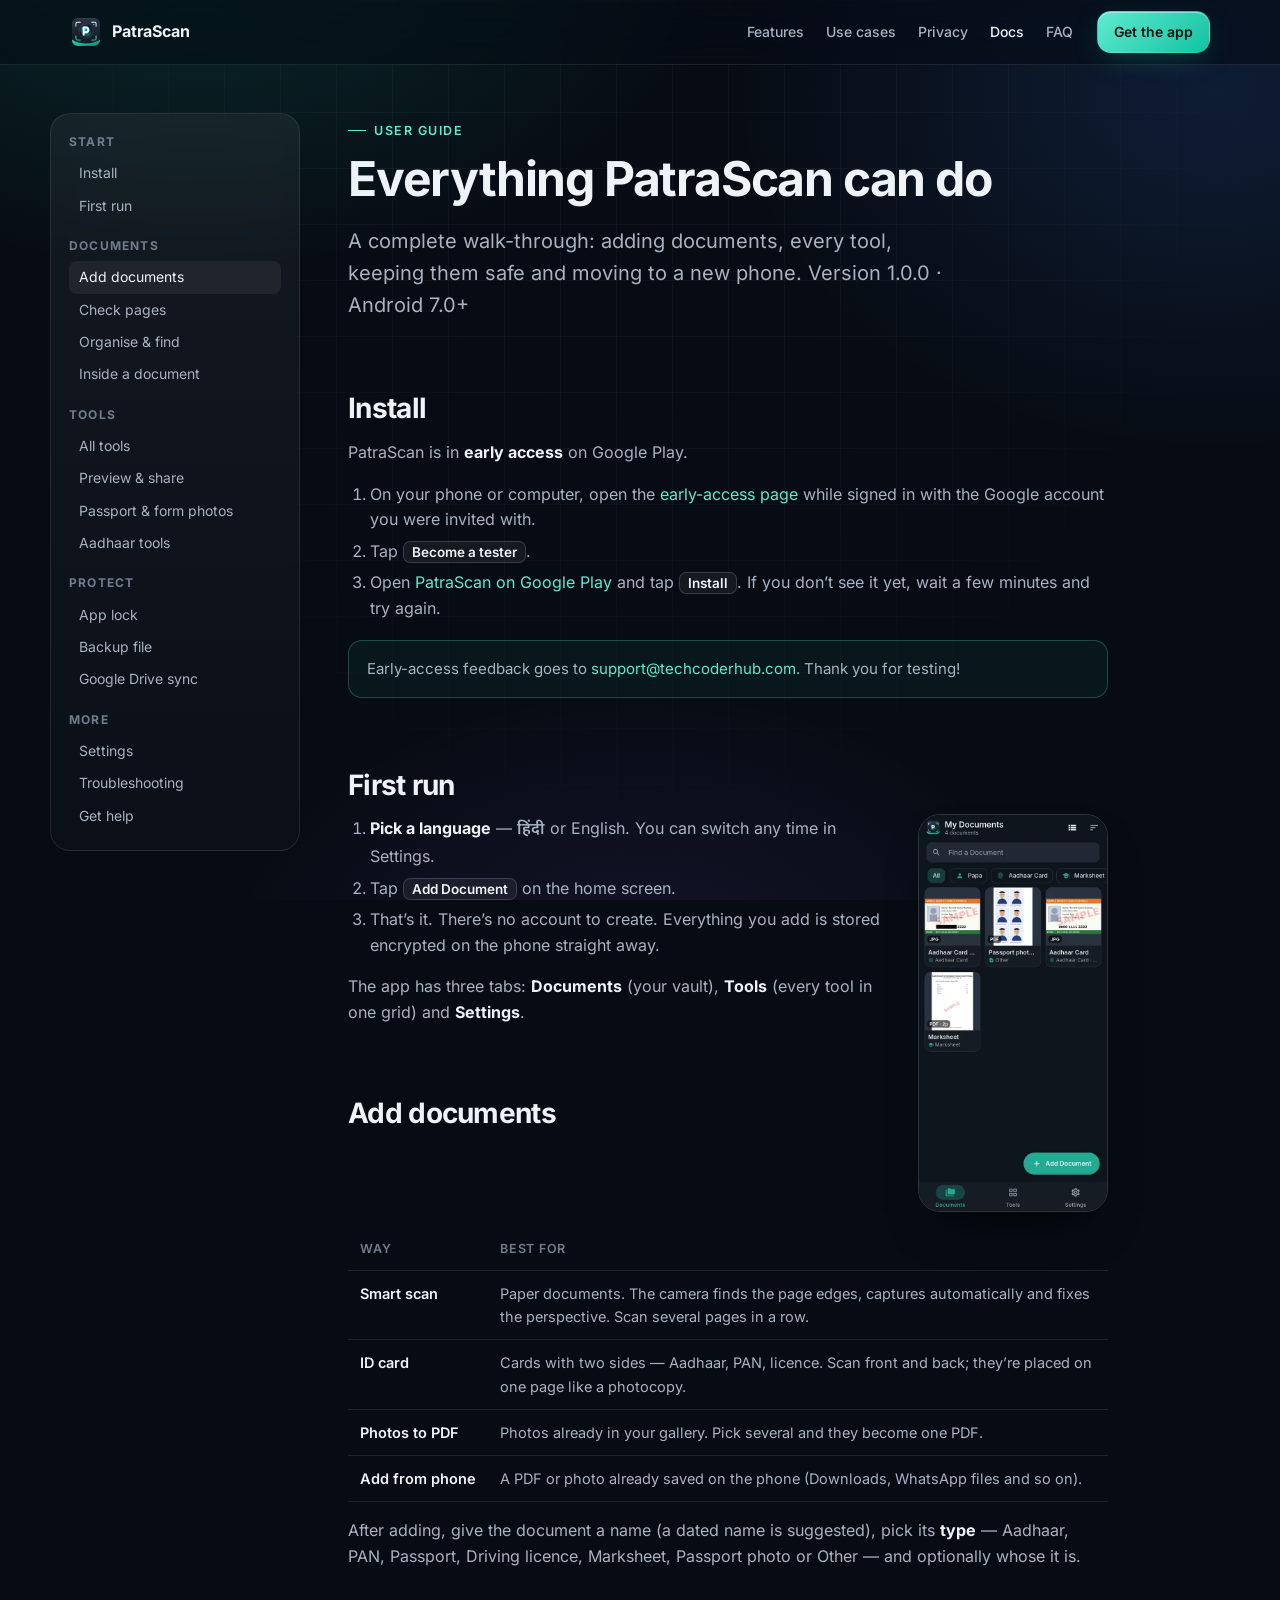
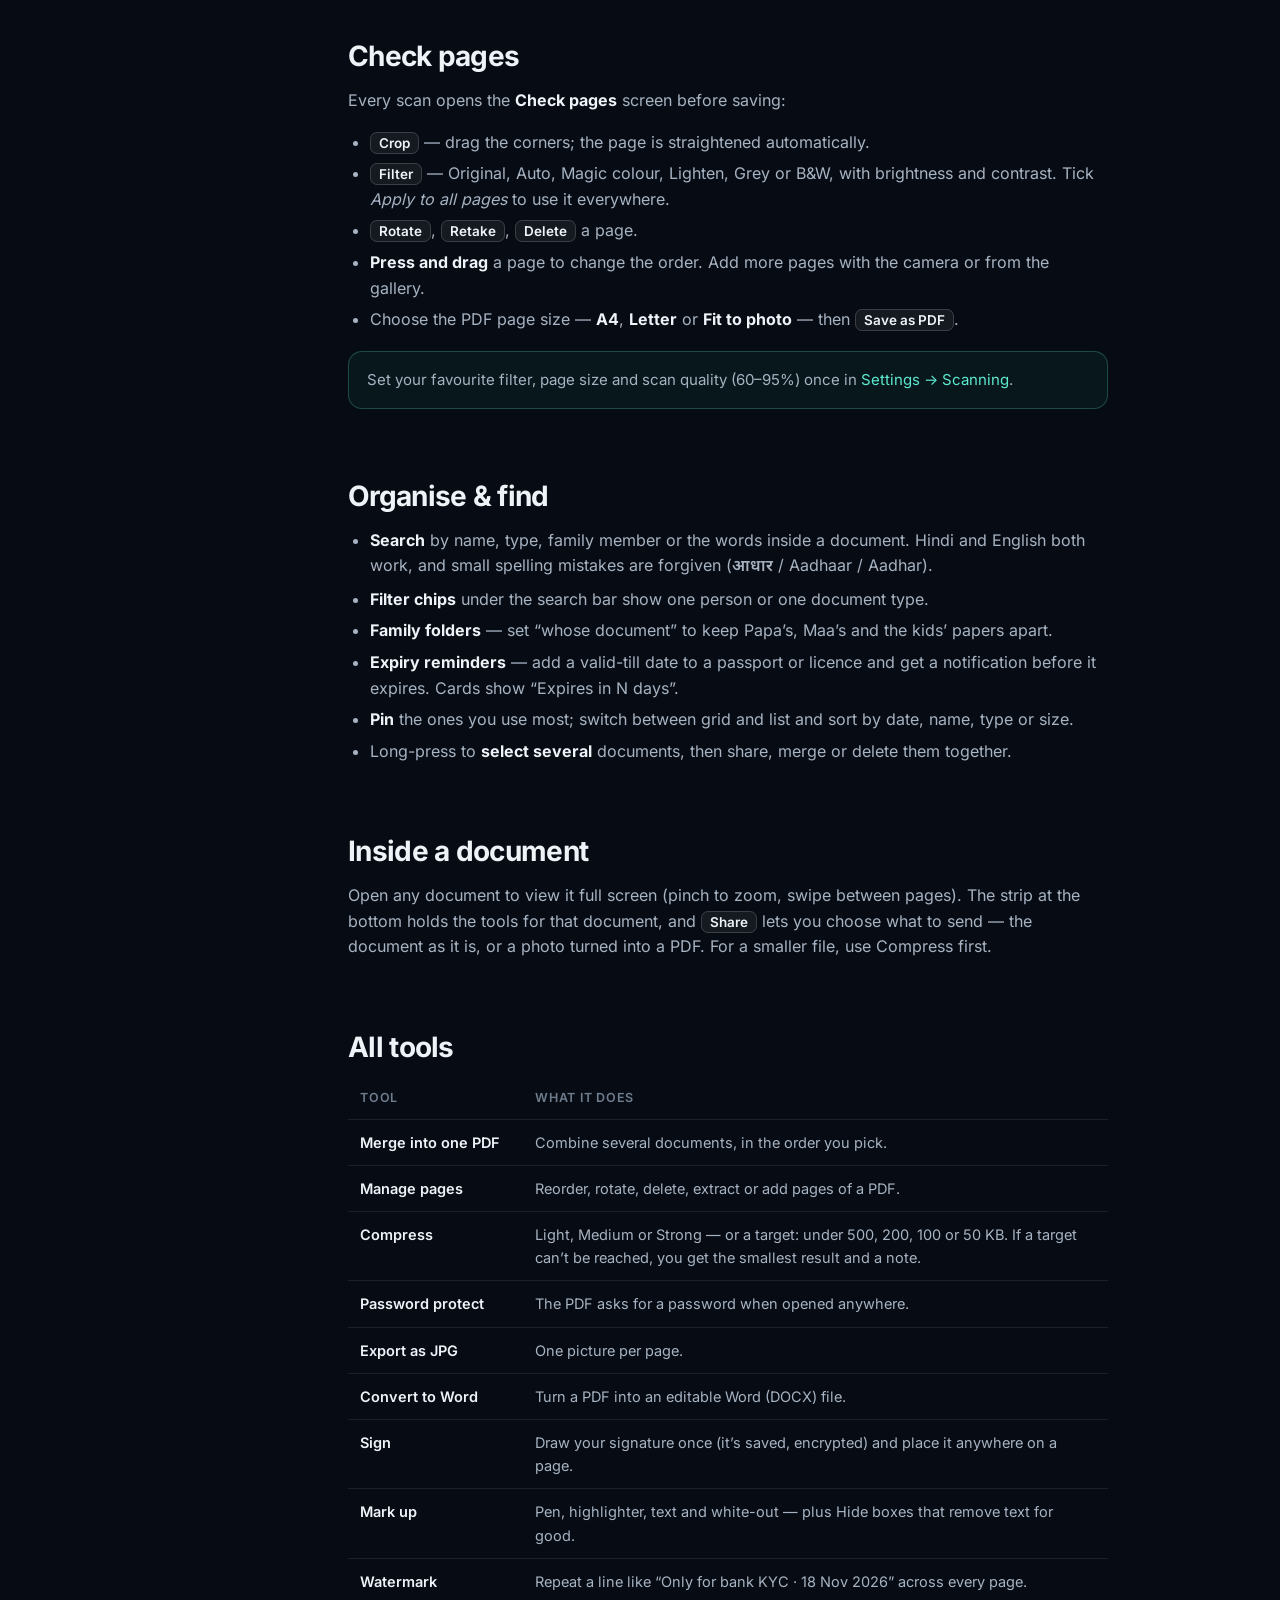
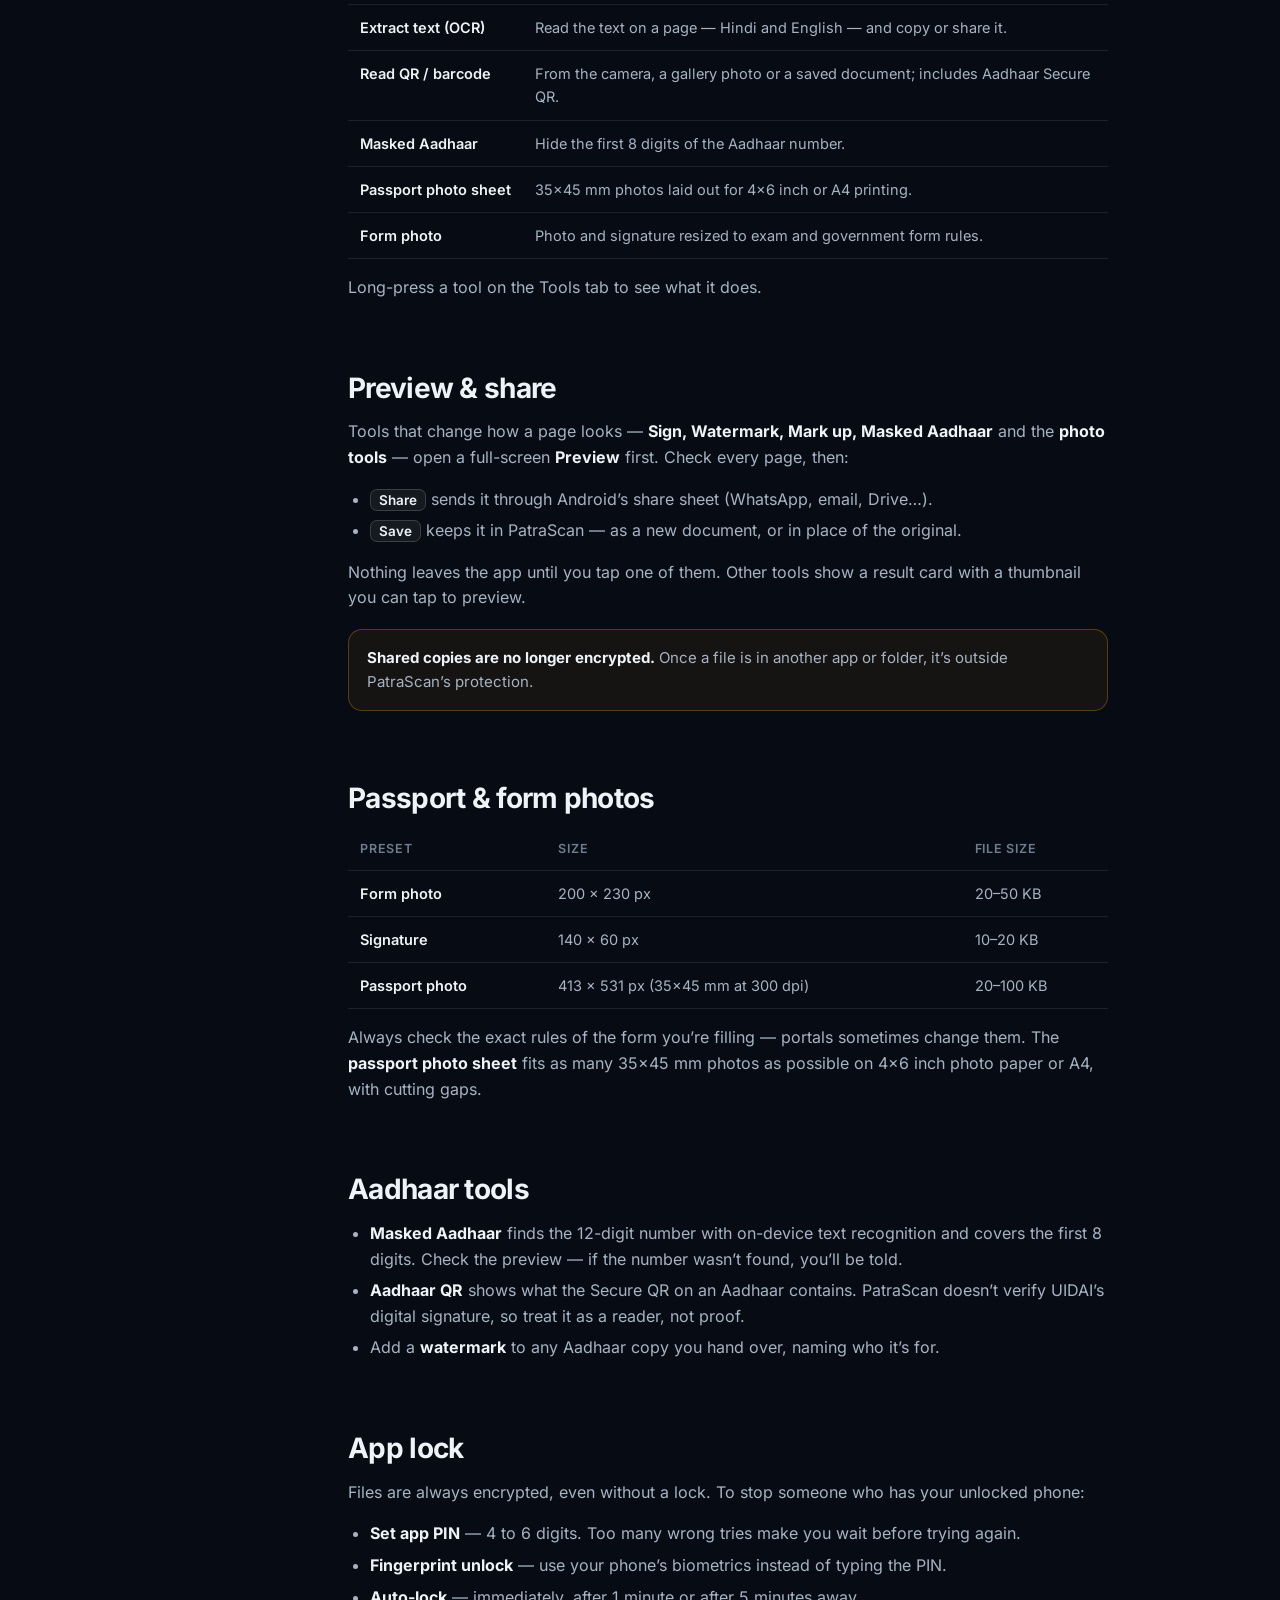
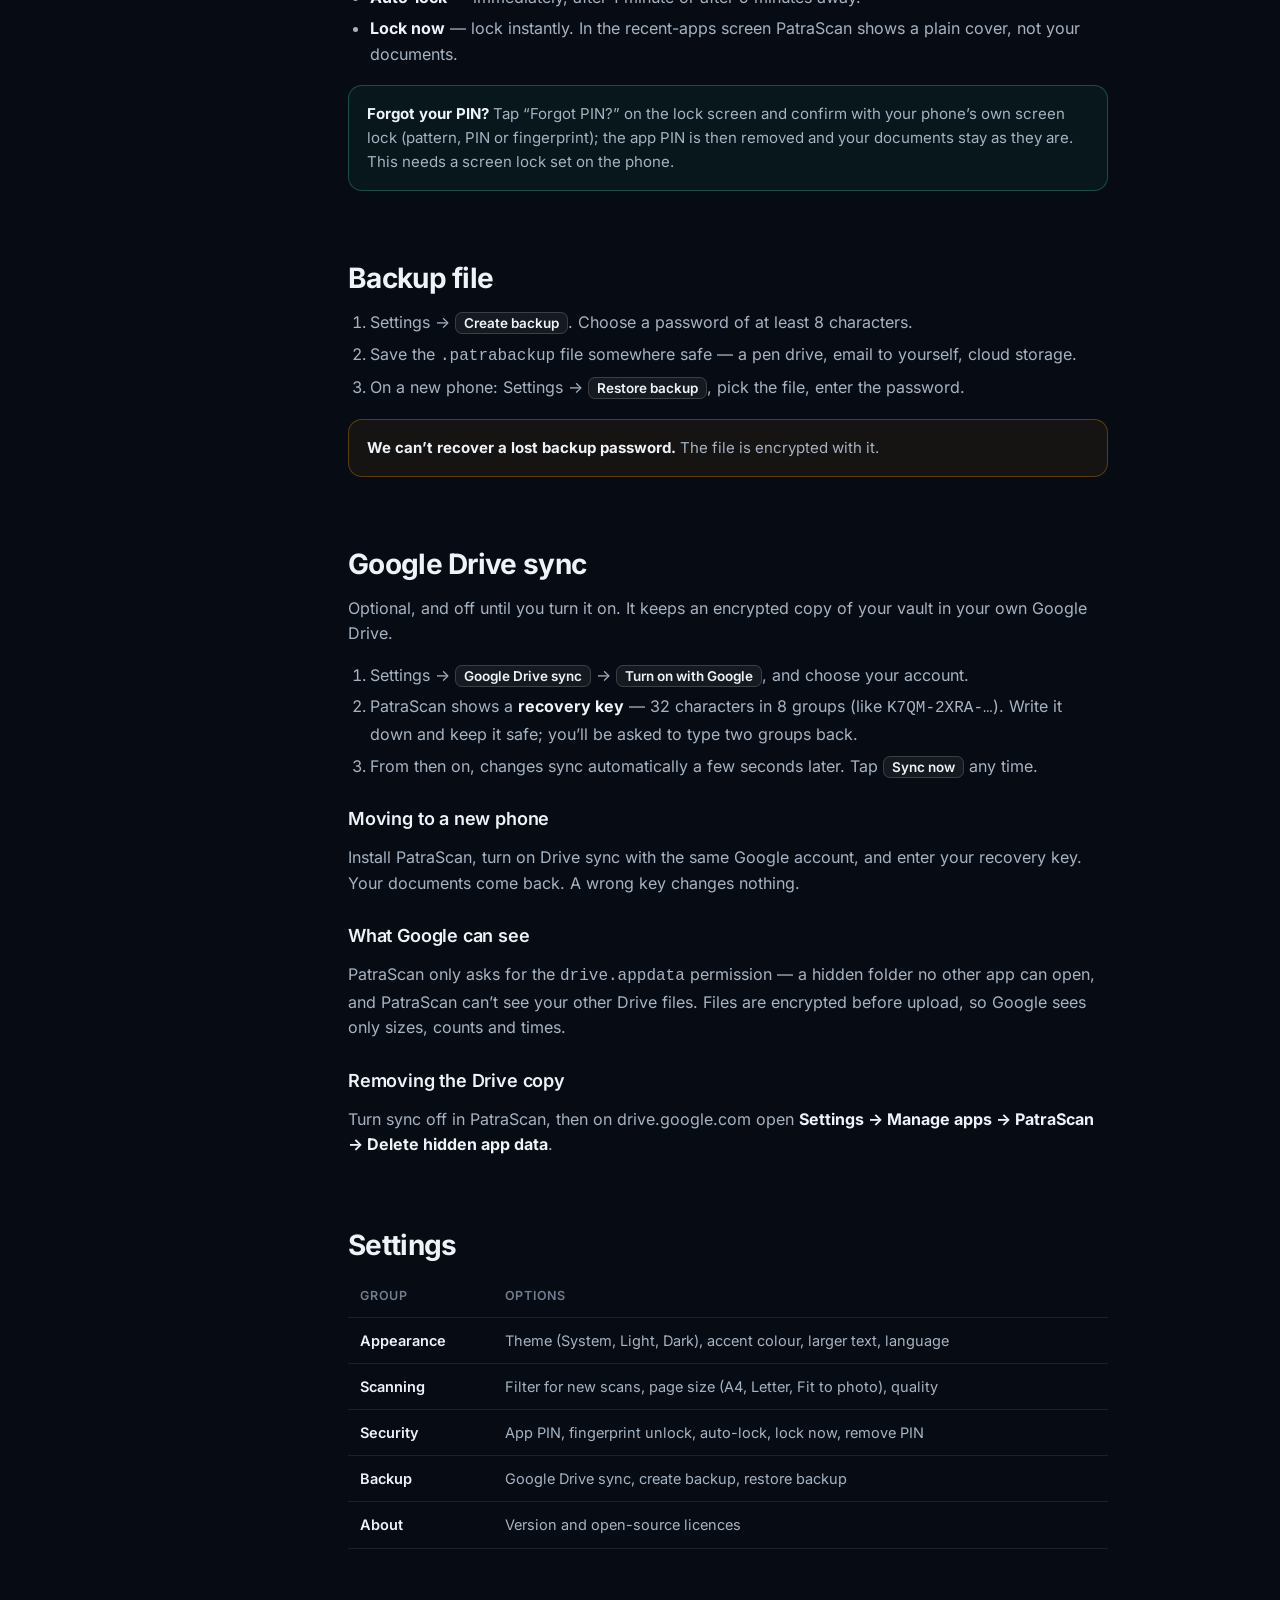
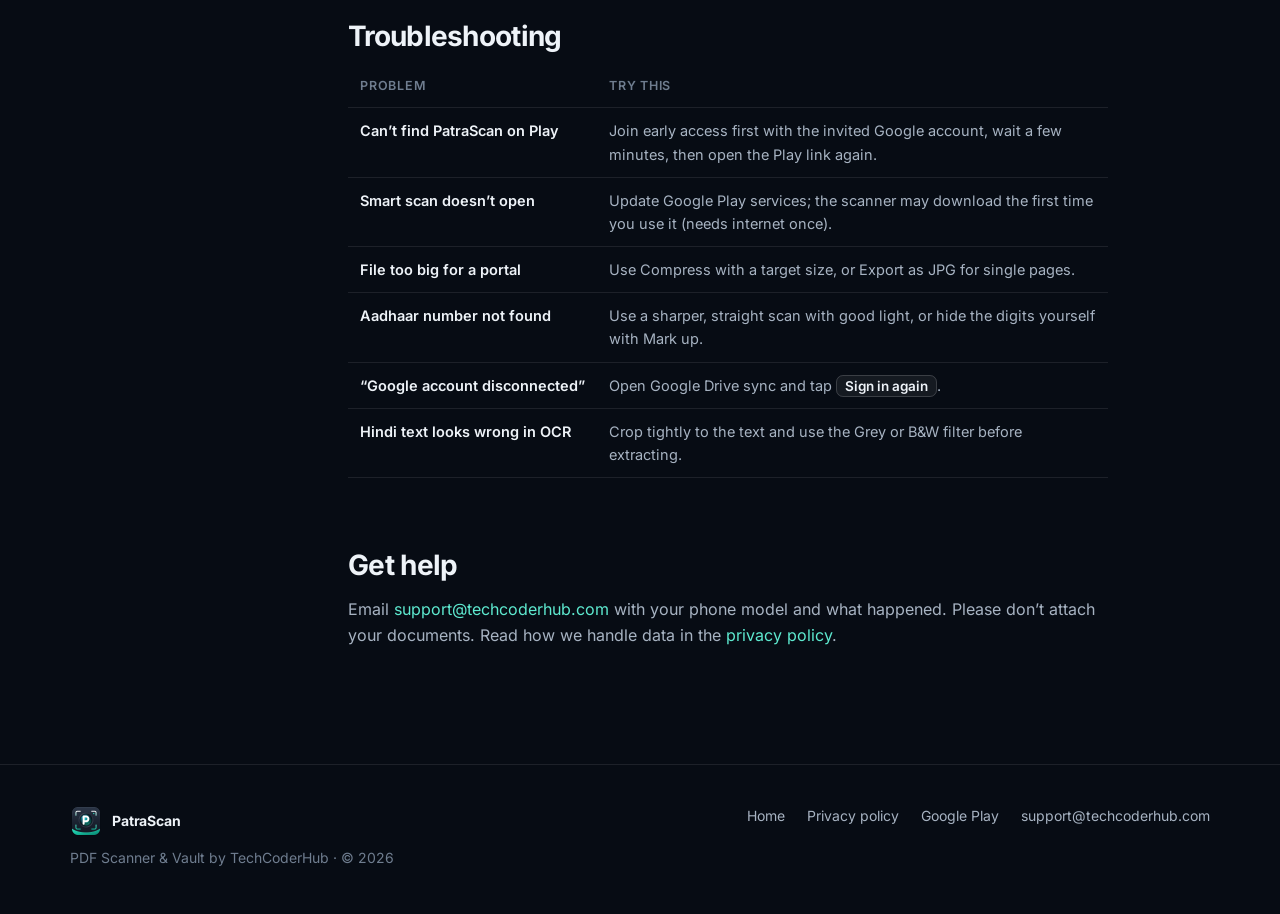
==== docs.html @ 15c5eb65 "New PatraScan website: features, use cases, privacy, user guide" ====
<!doctype html>
<html lang="en">
<head>
<meta charset="utf-8">
<meta name="viewport" content="width=device-width, initial-scale=1">
<title>PatraScan User Guide</title>
<meta name="description" content="How to scan, organise, protect and share documents with PatraScan: every tool, security, backup and Google Drive sync explained.">
<meta name="theme-color" content="#070c14">
<link rel="icon" href="assets/favicon.png">
<meta property="og:title" content="PatraScan User Guide">
<meta property="og:image" content="https://adesh004.github.io/patrascan/assets/og.jpg">
<link rel="stylesheet" href="assets/site.css?v=3">
</head>
<body>
<div class="ambient" aria-hidden="true"></div>

<header class="nav">
  <div class="wrap">
    <a class="brand" href="./"><img src="assets/logo.png" alt="" width="32" height="32">PatraScan</a>
    <nav class="nav-links" aria-label="Main">
      <a href="./#features">Features</a>
      <a href="./#use-cases">Use cases</a>
      <a href="./#privacy">Privacy</a>
      <a href="docs.html" aria-current="page">Docs</a>
      <a href="./#faq">FAQ</a>
    </nav>
    <a class="btn btn-primary" href="https://play.google.com/apps/testing/app.patrascan">Get the app</a>
  </div>
</header>

<div class="wrap docs">
  <nav class="toc glass" aria-label="Guide contents">
    <b>Start</b>
    <a href="#install">Install</a>
    <a href="#first-run">First run</a>
    <b>Documents</b>
    <a href="#add">Add documents</a>
    <a href="#check-pages">Check pages</a>
    <a href="#organise">Organise &amp; find</a>
    <a href="#document">Inside a document</a>
    <b>Tools</b>
    <a href="#tools">All tools</a>
    <a href="#preview">Preview &amp; share</a>
    <a href="#photos">Passport &amp; form photos</a>
    <a href="#aadhaar">Aadhaar tools</a>
    <b>Protect</b>
    <a href="#security">App lock</a>
    <a href="#backup">Backup file</a>
    <a href="#drive">Google Drive sync</a>
    <b>More</b>
    <a href="#settings">Settings</a>
    <a href="#troubleshooting">Troubleshooting</a>
    <a href="#help">Get help</a>
  </nav>

  <article class="prose">
    <span class="eyebrow">User guide</span>
    <h1>Everything PatraScan can do</h1>
    <p class="lead">A complete walk-through: adding documents, every tool, keeping them safe and moving to a new phone. Version 1.0.0 · Android 7.0+</p>

    <h2 id="install">Install</h2>
    <p>PatraScan is in <strong>early access</strong> on Google Play.</p>
    <ol>
      <li>On your phone or computer, open the <a href="https://play.google.com/apps/testing/app.patrascan">early-access page</a> while signed in with the Google account you were invited with.</li>
      <li>Tap <span class="ui">Become a tester</span>.</li>
      <li>Open <a href="https://play.google.com/store/apps/details?id=app.patrascan">PatraScan on Google Play</a> and tap <span class="ui">Install</span>. If you don’t see it yet, wait a few minutes and try again.</li>
    </ol>
    <div class="callout">Early-access feedback goes to <a href="mailto:support@techcoderhub.com">support@techcoderhub.com</a>. Thank you for testing!</div>

    <h2 id="first-run">First run</h2>
    <img class="docs-hero-shot" src="assets/shots/1_home.webp" alt="PatraScan home screen" loading="lazy" width="540" height="1121">
    <ol>
      <li><strong>Pick a language</strong> — <span class="hi">हिंदी</span> or English. You can switch any time in Settings.</li>
      <li>Tap <span class="ui">Add Document</span> on the home screen.</li>
      <li>That’s it. There’s no account to create. Everything you add is stored encrypted on the phone straight away.</li>
    </ol>
    <p>The app has three tabs: <strong>Documents</strong> (your vault), <strong>Tools</strong> (every tool in one grid) and <strong>Settings</strong>.</p>

    <h2 id="add">Add documents</h2>
    <table class="spec">
      <thead><tr><th>Way</th><th>Best for</th></tr></thead>
      <tbody>
        <tr><td>Smart scan</td><td>Paper documents. The camera finds the page edges, captures automatically and fixes the perspective. Scan several pages in a row.</td></tr>
        <tr><td>ID card</td><td>Cards with two sides — Aadhaar, PAN, licence. Scan front and back; they’re placed on one page like a photocopy.</td></tr>
        <tr><td>Photos to PDF</td><td>Photos already in your gallery. Pick several and they become one PDF.</td></tr>
        <tr><td>Add from phone</td><td>A PDF or photo already saved on the phone (Downloads, WhatsApp files and so on).</td></tr>
      </tbody>
    </table>
    <p>After adding, give the document a name (a dated name is suggested), pick its <strong>type</strong> — Aadhaar, PAN, Passport, Driving licence, Marksheet, Passport photo or Other — and optionally whose it is.</p>

    <h2 id="check-pages">Check pages</h2>
    <p>Every scan opens the <strong>Check pages</strong> screen before saving:</p>
    <ul>
      <li><span class="ui">Crop</span> — drag the corners; the page is straightened automatically.</li>
      <li><span class="ui">Filter</span> — Original, Auto, Magic colour, Lighten, Grey or B&amp;W, with brightness and contrast. Tick <em>Apply to all pages</em> to use it everywhere.</li>
      <li><span class="ui">Rotate</span>, <span class="ui">Retake</span>, <span class="ui">Delete</span> a page.</li>
      <li><strong>Press and drag</strong> a page to change the order. Add more pages with the camera or from the gallery.</li>
      <li>Choose the PDF page size — <strong>A4</strong>, <strong>Letter</strong> or <strong>Fit to photo</strong> — then <span class="ui">Save as PDF</span>.</li>
    </ul>
    <div class="callout">Set your favourite filter, page size and scan quality (60–95%) once in <a href="#settings">Settings → Scanning</a>.</div>

    <h2 id="organise">Organise &amp; find</h2>
    <ul>
      <li><strong>Search</strong> by name, type, family member or the words inside a document. Hindi and English both work, and small spelling mistakes are forgiven (<span class="hi">आधार</span> / Aadhaar / Aadhar).</li>
      <li><strong>Filter chips</strong> under the search bar show one person or one document type.</li>
      <li><strong>Family folders</strong> — set “whose document” to keep Papa’s, Maa’s and the kids’ papers apart.</li>
      <li><strong>Expiry reminders</strong> — add a valid-till date to a passport or licence and get a notification before it expires. Cards show “Expires in N days”.</li>
      <li><strong>Pin</strong> the ones you use most; switch between grid and list and sort by date, name, type or size.</li>
      <li>Long-press to <strong>select several</strong> documents, then share, merge or delete them together.</li>
    </ul>

    <h2 id="document">Inside a document</h2>
    <p>Open any document to view it full screen (pinch to zoom, swipe between pages). The strip at the bottom holds the tools for that document, and <span class="ui">Share</span> lets you choose what to send — the document as it is, or a photo turned into a PDF. For a smaller file, use Compress first.</p>

    <h2 id="tools">All tools</h2>
    <table class="spec">
      <thead><tr><th>Tool</th><th>What it does</th></tr></thead>
      <tbody>
        <tr><td>Merge into one PDF</td><td>Combine several documents, in the order you pick.</td></tr>
        <tr><td>Manage pages</td><td>Reorder, rotate, delete, extract or add pages of a PDF.</td></tr>
        <tr><td>Compress</td><td>Light, Medium or Strong — or a target: under 500, 200, 100 or 50 KB. If a target can’t be reached, you get the smallest result and a note.</td></tr>
        <tr><td>Password protect</td><td>The PDF asks for a password when opened anywhere.</td></tr>
        <tr><td>Export as JPG</td><td>One picture per page.</td></tr>
        <tr><td>Convert to Word</td><td>Turn a PDF into an editable Word (DOCX) file.</td></tr>
        <tr><td>Sign</td><td>Draw your signature once (it’s saved, encrypted) and place it anywhere on a page.</td></tr>
        <tr><td>Mark up</td><td>Pen, highlighter, text and white-out — plus Hide boxes that remove text for good.</td></tr>
        <tr><td>Watermark</td><td>Repeat a line like “Only for bank KYC · 18 Nov 2026” across every page.</td></tr>
        <tr><td>Extract text (OCR)</td><td>Read the text on a page — Hindi and English — and copy or share it.</td></tr>
        <tr><td>Read QR / barcode</td><td>From the camera, a gallery photo or a saved document; includes Aadhaar Secure QR.</td></tr>
        <tr><td>Masked Aadhaar</td><td>Hide the first 8 digits of the Aadhaar number.</td></tr>
        <tr><td>Passport photo sheet</td><td>35×45 mm photos laid out for 4×6 inch or A4 printing.</td></tr>
        <tr><td>Form photo</td><td>Photo and signature resized to exam and government form rules.</td></tr>
      </tbody>
    </table>
    <p>Long-press a tool on the Tools tab to see what it does.</p>

    <h2 id="preview">Preview &amp; share</h2>
    <p>Tools that change how a page looks — <strong>Sign, Watermark, Mark up, Masked Aadhaar</strong> and the <strong>photo tools</strong> — open a full-screen <strong>Preview</strong> first. Check every page, then:</p>
    <ul>
      <li><span class="ui">Share</span> sends it through Android’s share sheet (WhatsApp, email, Drive…).</li>
      <li><span class="ui">Save</span> keeps it in PatraScan — as a new document, or in place of the original.</li>
    </ul>
    <p>Nothing leaves the app until you tap one of them. Other tools show a result card with a thumbnail you can tap to preview.</p>
    <div class="callout warn"><b>Shared copies are no longer encrypted.</b> Once a file is in another app or folder, it’s outside PatraScan’s protection.</div>

    <h2 id="photos">Passport &amp; form photos</h2>
    <table class="spec">
      <thead><tr><th>Preset</th><th>Size</th><th>File size</th></tr></thead>
      <tbody>
        <tr><td>Form photo</td><td>200 × 230 px</td><td>20–50 KB</td></tr>
        <tr><td>Signature</td><td>140 × 60 px</td><td>10–20 KB</td></tr>
        <tr><td>Passport photo</td><td>413 × 531 px (35×45 mm at 300 dpi)</td><td>20–100 KB</td></tr>
      </tbody>
    </table>
    <p>Always check the exact rules of the form you’re filling — portals sometimes change them. The <strong>passport photo sheet</strong> fits as many 35×45 mm photos as possible on 4×6 inch photo paper or A4, with cutting gaps.</p>

    <h2 id="aadhaar">Aadhaar tools</h2>
    <ul>
      <li><strong>Masked Aadhaar</strong> finds the 12-digit number with on-device text recognition and covers the first 8 digits. Check the preview — if the number wasn’t found, you’ll be told.</li>
      <li><strong>Aadhaar QR</strong> shows what the Secure QR on an Aadhaar contains. PatraScan doesn’t verify UIDAI’s digital signature, so treat it as a reader, not proof.</li>
      <li>Add a <strong>watermark</strong> to any Aadhaar copy you hand over, naming who it’s for.</li>
    </ul>

    <h2 id="security">App lock</h2>
    <p>Files are always encrypted, even without a lock. To stop someone who has your unlocked phone:</p>
    <ul>
      <li><strong>Set app PIN</strong> — 4 to 6 digits. Too many wrong tries make you wait before trying again.</li>
      <li><strong>Fingerprint unlock</strong> — use your phone’s biometrics instead of typing the PIN.</li>
      <li><strong>Auto-lock</strong> — immediately, after 1 minute or after 5 minutes away.</li>
      <li><strong>Lock now</strong> — lock instantly. In the recent-apps screen PatraScan shows a plain cover, not your documents.</li>
    </ul>
    <div class="callout"><b>Forgot your PIN?</b> Tap “Forgot PIN?” on the lock screen and confirm with your phone’s own screen lock (pattern, PIN or fingerprint); the app PIN is then removed and your documents stay as they are. This needs a screen lock set on the phone.</div>

    <h2 id="backup">Backup file</h2>
    <ol>
      <li>Settings → <span class="ui">Create backup</span>. Choose a password of at least 8 characters.</li>
      <li>Save the <code>.patrabackup</code> file somewhere safe — a pen drive, email to yourself, cloud storage.</li>
      <li>On a new phone: Settings → <span class="ui">Restore backup</span>, pick the file, enter the password.</li>
    </ol>
    <div class="callout warn"><b>We can’t recover a lost backup password.</b> The file is encrypted with it.</div>

    <h2 id="drive">Google Drive sync</h2>
    <p>Optional, and off until you turn it on. It keeps an encrypted copy of your vault in your own Google Drive.</p>
    <ol>
      <li>Settings → <span class="ui">Google Drive sync</span> → <span class="ui">Turn on with Google</span>, and choose your account.</li>
      <li>PatraScan shows a <strong>recovery key</strong> — 32 characters in 8 groups (like <code>K7QM-2XRA-…</code>). Write it down and keep it safe; you’ll be asked to type two groups back.</li>
      <li>From then on, changes sync automatically a few seconds later. Tap <span class="ui">Sync now</span> any time.</li>
    </ol>
    <h3>Moving to a new phone</h3>
    <p>Install PatraScan, turn on Drive sync with the same Google account, and enter your recovery key. Your documents come back. A wrong key changes nothing.</p>
    <h3>What Google can see</h3>
    <p>PatraScan only asks for the <code>drive.appdata</code> permission — a hidden folder no other app can open, and PatraScan can’t see your other Drive files. Files are encrypted before upload, so Google sees only sizes, counts and times.</p>
    <h3>Removing the Drive copy</h3>
    <p>Turn sync off in PatraScan, then on drive.google.com open <strong>Settings → Manage apps → PatraScan → Delete hidden app data</strong>.</p>

    <h2 id="settings">Settings</h2>
    <table class="spec">
      <thead><tr><th>Group</th><th>Options</th></tr></thead>
      <tbody>
        <tr><td>Appearance</td><td>Theme (System, Light, Dark), accent colour, larger text, language</td></tr>
        <tr><td>Scanning</td><td>Filter for new scans, page size (A4, Letter, Fit to photo), quality</td></tr>
        <tr><td>Security</td><td>App PIN, fingerprint unlock, auto-lock, lock now, remove PIN</td></tr>
        <tr><td>Backup</td><td>Google Drive sync, create backup, restore backup</td></tr>
        <tr><td>About</td><td>Version and open-source licences</td></tr>
      </tbody>
    </table>

    <h2 id="troubleshooting">Troubleshooting</h2>
    <table class="spec">
      <thead><tr><th>Problem</th><th>Try this</th></tr></thead>
      <tbody>
        <tr><td>Can’t find PatraScan on Play</td><td>Join early access first with the invited Google account, wait a few minutes, then open the Play link again.</td></tr>
        <tr><td>Smart scan doesn’t open</td><td>Update Google Play services; the scanner may download the first time you use it (needs internet once).</td></tr>
        <tr><td>File too big for a portal</td><td>Use Compress with a target size, or Export as JPG for single pages.</td></tr>
        <tr><td>Aadhaar number not found</td><td>Use a sharper, straight scan with good light, or hide the digits yourself with Mark up.</td></tr>
        <tr><td>“Google account disconnected”</td><td>Open Google Drive sync and tap <span class="ui">Sign in again</span>.</td></tr>
        <tr><td>Hindi text looks wrong in OCR</td><td>Crop tightly to the text and use the Grey or B&amp;W filter before extracting.</td></tr>
      </tbody>
    </table>

    <h2 id="help">Get help</h2>
    <p>Email <a href="mailto:support@techcoderhub.com">support@techcoderhub.com</a> with your phone model and what happened. Please don’t attach your documents. Read how we handle data in the <a href="privacy-policy.html">privacy policy</a>.</p>
  </article>
</div>

<footer>
  <div class="wrap">
    <div>
      <a class="brand" href="./"><img src="assets/logo.png" alt="" width="28" height="28">PatraScan</a>
      <p style="margin:10px 0 0">PDF Scanner &amp; Vault by TechCoderHub · © <span data-year>2026</span></p>
    </div>
    <nav aria-label="Footer">
      <a href="./">Home</a>
      <a href="privacy-policy.html">Privacy policy</a>
      <a href="https://play.google.com/store/apps/details?id=app.patrascan">Google Play</a>
      <a href="mailto:support@techcoderhub.com">support@techcoderhub.com</a>
    </nav>
  </div>
</footer>
<script src="assets/site.js?v=3" defer></script>
</body>
</html>
---- assets/site.css ----
/* PatraScan website — shared styles.
   Brand: deep navy surfaces, teal light, white type. Fonts are self-hosted
   (no third-party requests), motion respects prefers-reduced-motion. */

@font-face { font-family: Inter; src: url(fonts/Inter-Regular.woff2) format("woff2"); font-weight: 400; font-display: swap; }
@font-face { font-family: Inter; src: url(fonts/Inter-Medium.woff2) format("woff2"); font-weight: 500; font-display: swap; }
@font-face { font-family: Inter; src: url(fonts/Inter-SemiBold.woff2) format("woff2"); font-weight: 600; font-display: swap; }
@font-face { font-family: Inter; src: url(fonts/Inter-Bold.woff2) format("woff2"); font-weight: 700; font-display: swap; }
@font-face { font-family: "Noto Sans Devanagari"; src: url(fonts/NotoSansDevanagari-SemiBold.woff2) format("woff2"); font-weight: 400 700; font-display: swap; }

:root {
  --bg: #070c14;
  --bg-2: #0b1320;
  --panel: rgba(255, 255, 255, 0.035);
  --panel-2: rgba(255, 255, 255, 0.06);
  --line: rgba(255, 255, 255, 0.09);
  --line-2: rgba(255, 255, 255, 0.16);
  --text: #eef3f8;
  --text-2: #a7b3c2;
  --text-3: #6f7d8f;
  --teal: #14c2a1;
  --teal-2: #5eead0;
  --teal-glow: rgba(20, 194, 161, 0.35);
  --blue: #3b82f6;
  --violet: #8b5cf6;
  --amber: #f59e0b;
  --pink: #ec4899;
  --radius: 20px;
  --radius-sm: 12px;
  --max: 1180px;
  --font: Inter, "Noto Sans Devanagari", system-ui, -apple-system, "Segoe UI", Roboto, sans-serif;
}

* { box-sizing: border-box; }
html { scroll-behavior: smooth; -webkit-text-size-adjust: 100%; overflow-x: clip; }
body {
  margin: 0;
  background: var(--bg);
  color: var(--text);
  font: 16px/1.6 var(--font);
  -webkit-font-smoothing: antialiased;
  overflow-x: clip;
}
img { max-width: 100%; height: auto; display: block; }
a { color: var(--teal-2); text-decoration: none; }
a:hover { text-decoration: underline; }
:focus-visible { outline: 2px solid var(--teal-2); outline-offset: 3px; border-radius: 6px; }
.hi { font-family: "Noto Sans Devanagari", var(--font); }

/* Ambient background: aurora + fine grid */
.ambient {
  position: fixed; inset: 0; z-index: -1; pointer-events: none;
  background:
    radial-gradient(900px 600px at 15% -10%, rgba(20, 194, 161, 0.18), transparent 60%),
    radial-gradient(800px 600px at 95% 10%, rgba(59, 130, 246, 0.14), transparent 60%),
    radial-gradient(700px 500px at 50% 110%, rgba(139, 92, 246, 0.10), transparent 60%),
    var(--bg);
}
.ambient::after {
  content: ""; position: absolute; inset: 0;
  background-image:
    linear-gradient(rgba(255,255,255,0.035) 1px, transparent 1px),
    linear-gradient(90deg, rgba(255,255,255,0.035) 1px, transparent 1px);
  background-size: 56px 56px;
  mask-image: radial-gradient(ellipse at 50% 0%, #000 30%, transparent 75%);
}

.wrap { width: 100%; max-width: var(--max); margin: 0 auto; padding: 0 20px; }

/* Header */
.nav {
  position: sticky; top: 0; z-index: 50;
  backdrop-filter: blur(16px) saturate(140%);
  -webkit-backdrop-filter: blur(16px) saturate(140%);
  background: rgba(7, 12, 20, 0.62);
  border-bottom: 1px solid var(--line);
}
.nav .wrap { display: flex; align-items: center; gap: 24px; height: 64px; }
.brand { display: flex; align-items: center; gap: 10px; color: var(--text); font-weight: 700; letter-spacing: -0.01em; }
.brand:hover { text-decoration: none; }
.brand img { width: 32px; height: 32px; border-radius: 9px; }
.nav-links { display: flex; gap: 22px; margin-left: auto; }
.nav-links a { color: var(--text-2); font-size: 14px; font-weight: 500; }
.nav-links a:hover, .nav-links a[aria-current="page"] { color: var(--text); text-decoration: none; }
.nav .btn { padding: 9px 16px; font-size: 14px; }
@media (max-width: 820px) { .nav-links { display: none; } .nav .btn { margin-left: auto; } }

/* Buttons */
.btn {
  display: inline-flex; align-items: center; justify-content: center; gap: 10px;
  padding: 13px 22px; border-radius: 14px; font-weight: 600; font-size: 15px;
  border: 1px solid transparent; cursor: pointer; transition: transform .2s, box-shadow .2s, background .2s;
  white-space: nowrap;
}
.btn:hover { text-decoration: none; transform: translateY(-1px); }
.btn-primary {
  color: #04130f; background: linear-gradient(135deg, var(--teal-2), var(--teal));
  box-shadow: 0 8px 30px -8px var(--teal-glow), inset 0 1px 0 rgba(255,255,255,.4);
}
.btn-primary:hover { box-shadow: 0 12px 40px -8px var(--teal-glow), inset 0 1px 0 rgba(255,255,255,.4); }
.btn-ghost { color: var(--text); background: var(--panel-2); border-color: var(--line-2); }
.btn-ghost:hover { background: rgba(255,255,255,.1); }
.btn svg { width: 20px; height: 20px; flex: none; }

/* Type */
.eyebrow {
  display: inline-flex; align-items: center; gap: 8px;
  font-size: 12.5px; font-weight: 600; letter-spacing: .12em; text-transform: uppercase; color: var(--teal-2);
}
.eyebrow::before { content: ""; width: 18px; height: 1px; background: currentColor; }
h1, h2, h3 { letter-spacing: -0.025em; line-height: 1.1; margin: 0; }
h1 { font-size: clamp(40px, 7vw, 76px); font-weight: 700; }
h2 { font-size: clamp(30px, 4.4vw, 48px); font-weight: 700; }
h3 { font-size: 19px; font-weight: 600; letter-spacing: -0.01em; }
.lead { font-size: clamp(17px, 2vw, 20px); color: var(--text-2); max-width: 620px; }
.grad {
  background: linear-gradient(100deg, #fff 10%, var(--teal-2) 55%, #7dd3fc 95%);
  -webkit-background-clip: text; background-clip: text; color: transparent;
}
.muted { color: var(--text-2); }
.small { font-size: 14px; color: var(--text-3); }

section { padding: 110px 0; position: relative; }
.section-head { max-width: 720px; margin-bottom: 52px; }
.section-head h2 { margin: 14px 0 16px; }
.center { text-align: center; margin-left: auto; margin-right: auto; }
@media (max-width: 700px) { section { padding: 76px 0; } }

/* Glass panel */
.glass {
  background: linear-gradient(180deg, rgba(255,255,255,.055), rgba(255,255,255,.02));
  border: 1px solid var(--line);
  border-radius: var(--radius);
  backdrop-filter: blur(10px);
}

/* Hero */
.hero { padding: 72px 0 90px; }
.hero .wrap { display: grid; grid-template-columns: 1.08fr .92fr; gap: 56px; align-items: center; }
.hero h1 { margin: 22px 0 20px; font-size: clamp(40px, 5.2vw, 62px); }
.hero .cta { display: flex; flex-wrap: wrap; gap: 12px; margin-top: 30px; }
.status-pill {
  display: inline-flex; align-items: center; gap: 10px; padding: 7px 14px 7px 8px;
  border-radius: 999px; background: var(--panel-2); border: 1px solid var(--line-2);
  font-size: 13.5px; color: var(--text-2);
}
.status-pill b { color: var(--text); font-weight: 600; }
.status-pill .dot { width: 22px; height: 22px; border-radius: 50%; display: grid; place-items: center; background: rgba(20,194,161,.16); }
.status-pill .dot::after { content: ""; width: 8px; height: 8px; border-radius: 50%; background: var(--teal); box-shadow: 0 0 0 0 var(--teal-glow); animation: ping 2s infinite; }
@keyframes ping { 0% { box-shadow: 0 0 0 0 var(--teal-glow); } 70% { box-shadow: 0 0 0 10px transparent; } 100% { box-shadow: 0 0 0 0 transparent; } }
.hero-note { margin-top: 18px; font-size: 13.5px; color: var(--text-3); }
.trust { display: flex; flex-wrap: wrap; gap: 10px 22px; margin-top: 34px; color: var(--text-2); font-size: 14px; }
.trust span { display: inline-flex; align-items: center; gap: 8px; }
.trust svg { width: 17px; height: 17px; color: var(--teal-2); }
@media (max-width: 960px) {
  .hero .wrap { grid-template-columns: 1fr; gap: 48px; }
  .hero { padding-top: 48px; }
}

/* Phone mockup */
.stage { position: relative; display: grid; place-items: center; min-height: 600px; perspective: 1400px; }
.stage::before {
  content: ""; position: absolute; width: min(440px, 100%); aspect-ratio: 1; border-radius: 50%;
  background: radial-gradient(circle, rgba(20,194,161,.35), transparent 65%); filter: blur(30px);
}
.phone {
  position: relative; width: 290px; aspect-ratio: 9 / 19.2; border-radius: 46px; padding: 11px;
  background: linear-gradient(145deg, #2a3646, #0d131c 60%);
  box-shadow: 0 40px 90px -20px rgba(0,0,0,.8), 0 0 0 1px rgba(255,255,255,.08), inset 0 0 0 2px rgba(255,255,255,.04);
  transform: rotateY(-14deg) rotateX(6deg) rotateZ(1deg);
  transition: transform .6s cubic-bezier(.2,.8,.2,1);
}
.stage:hover .phone { transform: rotateY(-6deg) rotateX(3deg); }
.phone .screen { position: relative; width: 100%; height: 100%; border-radius: 36px; overflow: hidden; background: #0f141b; }
.phone .screen img { width: 100%; height: 100%; object-fit: cover; object-position: top; }
.phone .screen::after {
  content: ""; position: absolute; left: 0; right: 0; height: 90px; top: -90px;
  background: linear-gradient(180deg, transparent, rgba(20,194,161,.28) 80%, rgba(94,234,208,.9) 99%, transparent);
  animation: scan 4.2s cubic-bezier(.45,0,.55,1) infinite;
}
@keyframes scan { 0% { top: -90px; } 55% { top: 100%; } 100% { top: 100%; } }
.chip {
  position: absolute; display: flex; align-items: center; gap: 10px; padding: 10px 14px; border-radius: 14px;
  background: rgba(13, 20, 30, .72); border: 1px solid var(--line-2); backdrop-filter: blur(14px);
  font-size: 13.5px; font-weight: 600; box-shadow: 0 20px 40px -20px rgba(0,0,0,.8);
  animation: float 6s ease-in-out infinite;
}
.chip i { width: 30px; height: 30px; border-radius: 9px; display: grid; place-items: center; font-style: normal; }
.chip small { display: block; font-weight: 500; color: var(--text-3); font-size: 11.5px; }
.chip.c1 { top: 12%; left: -2%; }
.chip.c2 { top: 46%; right: -6%; animation-delay: -2s; }
.chip.c3 { bottom: 10%; left: 2%; animation-delay: -4s; }
@keyframes float { 0%,100% { transform: translateY(0); } 50% { transform: translateY(-10px); } }
@media (max-width: 520px) {
  .stage { min-height: 520px; }
  .phone { width: 240px; }
  .chip.c1 { left: 0; } .chip.c2 { right: 0; } .chip.c3 { left: 4%; }
}

/* Marquee strip */
.strip { border-top: 1px solid var(--line); border-bottom: 1px solid var(--line); padding: 22px 0; overflow: hidden; background: rgba(255,255,255,.015); }
.marquee { display: flex; gap: 48px; width: max-content; animation: marquee 38s linear infinite; }
.marquee span { display: inline-flex; align-items: center; gap: 12px; color: var(--text-2); font-weight: 500; white-space: nowrap; }
.marquee span::before { content: ""; width: 6px; height: 6px; border-radius: 50%; background: var(--teal); box-shadow: 0 0 12px var(--teal); }
@keyframes marquee { to { transform: translateX(-50%); } }

/* Flow steps */
.flow { display: grid; grid-template-columns: repeat(4, 1fr); gap: 16px; counter-reset: step; position: relative; }
.flow::before {
  content: ""; position: absolute; top: 46px; left: 8%; right: 8%; height: 1px;
  background: linear-gradient(90deg, transparent, var(--teal), transparent); opacity: .5;
}
.step { padding: 26px 22px; position: relative; }
.step .num {
  width: 44px; height: 44px; border-radius: 14px; display: grid; place-items: center; margin-bottom: 18px;
  background: linear-gradient(135deg, rgba(20,194,161,.25), rgba(59,130,246,.15)); border: 1px solid var(--line-2);
  font-weight: 700; color: var(--teal-2);
}
.step p { color: var(--text-2); margin: 8px 0 0; font-size: 15px; }
@media (max-width: 900px) { .flow { grid-template-columns: 1fr 1fr; } .flow::before { display: none; } }
@media (max-width: 520px) { .flow { grid-template-columns: 1fr; } }

/* Bento features */
.bento { display: grid; grid-template-columns: repeat(6, 1fr); gap: 16px; }
.tile { padding: 26px; position: relative; overflow: hidden; transition: border-color .3s, transform .3s; }
.tile:hover { border-color: rgba(94,234,208,.35); transform: translateY(-2px); }
.tile::after {
  content: ""; position: absolute; inset: auto -40% -60% auto; width: 240px; height: 240px; border-radius: 50%;
  background: radial-gradient(circle, var(--glow, rgba(20,194,161,.18)), transparent 70%); pointer-events: none;
}
.tile p { color: var(--text-2); margin: 10px 0 0; font-size: 15px; }
.tile .ico {
  width: 42px; height: 42px; border-radius: 12px; display: grid; place-items: center; margin-bottom: 18px;
  background: var(--tint, rgba(20,194,161,.14)); color: var(--ink, var(--teal-2));
}
.tile .ico svg { width: 22px; height: 22px; }
.tile .tags { display: flex; flex-wrap: wrap; gap: 6px; margin-top: 16px; }
.tile .tags span { font-size: 12px; padding: 4px 10px; border-radius: 999px; background: var(--panel-2); border: 1px solid var(--line); color: var(--text-2); }
.span-2 { grid-column: span 2; } .span-3 { grid-column: span 3; } .span-4 { grid-column: span 4; }
.tile.feature-big { display: grid; grid-template-columns: 1fr 190px; gap: 28px; align-items: center; }
.tile.feature-big img { width: 100%; height: 300px; object-fit: cover; object-position: top; border-radius: 18px; border: 1px solid var(--line-2); box-shadow: 0 20px 40px -20px #000; }
@media (max-width: 960px) { .bento { grid-template-columns: repeat(2, 1fr); } .span-2, .span-3, .span-4 { grid-column: span 2; } .tile.span-2.half { grid-column: span 1; } }
@media (max-width: 560px) { .bento { grid-template-columns: 1fr; } .span-2, .span-3, .span-4, .tile.span-2.half { grid-column: span 1; } .tile.feature-big { grid-template-columns: 1fr; } .tile.feature-big img { max-width: 220px; height: 260px; } }

/* Hues */
.h-teal { --tint: rgba(20,194,161,.14); --ink: #5eead0; --glow: rgba(20,194,161,.18); }
.h-blue { --tint: rgba(59,130,246,.16); --ink: #93c5fd; --glow: rgba(59,130,246,.18); }
.h-violet { --tint: rgba(139,92,246,.16); --ink: #c4b5fd; --glow: rgba(139,92,246,.18); }
.h-amber { --tint: rgba(245,158,11,.15); --ink: #fcd34d; --glow: rgba(245,158,11,.14); }
.h-pink { --tint: rgba(236,72,153,.15); --ink: #f9a8d4; --glow: rgba(236,72,153,.14); }
.h-red { --tint: rgba(239,68,68,.15); --ink: #fca5a5; --glow: rgba(239,68,68,.14); }

/* Gallery */
.gallery { display: flex; gap: 22px; overflow-x: auto; scroll-snap-type: x mandatory; padding: 10px 20px 30px; scrollbar-width: none; }
.gallery::-webkit-scrollbar { display: none; }
.shot { flex: none; width: 250px; scroll-snap-align: center; text-align: center; }
.shot .frame { border-radius: 30px; padding: 8px; background: linear-gradient(145deg, #253041, #0d131c); border: 1px solid var(--line-2); box-shadow: 0 30px 60px -30px #000; }
.shot img { border-radius: 23px; aspect-ratio: 9/19; object-fit: cover; object-position: top; width: 100%; }
.shot h3 { font-size: 15px; margin-top: 16px; }
.shot p { margin: 4px 0 0; font-size: 13.5px; color: var(--text-3); }
.gallery-wrap { position: relative; }
.gallery-wrap::before, .gallery-wrap::after { content: ""; position: absolute; top: 0; bottom: 0; width: 60px; z-index: 1; pointer-events: none; }
.gallery-wrap::before { left: 0; background: linear-gradient(90deg, var(--bg), transparent); }
.gallery-wrap::after { right: 0; background: linear-gradient(-90deg, var(--bg), transparent); }
.gallery-nav { display: flex; gap: 10px; justify-content: center; }
.round { width: 44px; height: 44px; border-radius: 50%; display: grid; place-items: center; background: var(--panel-2); border: 1px solid var(--line-2); color: var(--text); cursor: pointer; }
.round:hover { background: rgba(255,255,255,.12); }

/* Use cases */
.cases { display: grid; grid-template-columns: repeat(3, 1fr); gap: 16px; }
.case { padding: 26px; display: flex; flex-direction: column; }
.case .who { display: flex; align-items: center; gap: 12px; margin-bottom: 14px; }
.case .avatar { width: 44px; height: 44px; border-radius: 14px; display: grid; place-items: center; font-size: 22px; background: var(--tint); }
.case ul { margin: 12px 0 0; padding: 0; list-style: none; display: grid; gap: 9px; }
.case li { display: flex; gap: 10px; color: var(--text-2); font-size: 14.5px; }
.case li::before { content: ""; flex: none; width: 16px; height: 16px; margin-top: 4px; border-radius: 50%; background: radial-gradient(circle, var(--ink) 30%, transparent 32%), var(--tint); }
.case .quote { margin-top: auto; padding-top: 18px; font-size: 14px; color: var(--text-3); }
@media (max-width: 960px) { .cases { grid-template-columns: 1fr 1fr; } }
@media (max-width: 600px) { .cases { grid-template-columns: 1fr; } }

/* Security diagram */
.vault { display: grid; grid-template-columns: 1fr auto 1fr auto 1fr; gap: 14px; align-items: stretch; }
.node { padding: 24px; }
.node h3 { display: flex; align-items: center; gap: 10px; }
.node p { color: var(--text-2); font-size: 14.5px; margin: 10px 0 0; }
.node code { font-size: 12.5px; color: var(--teal-2); background: rgba(20,194,161,.08); padding: 2px 7px; border-radius: 6px; }
.arrow { display: grid; place-items: center; color: var(--teal-2); }
.arrow svg { width: 28px; height: 28px; }
@media (max-width: 960px) { .vault { grid-template-columns: 1fr; } .arrow svg { transform: rotate(90deg); } }
.facts { display: grid; grid-template-columns: repeat(4, 1fr); gap: 16px; margin-top: 16px; }
.fact { padding: 22px; }
.fact b { display: block; font-size: 28px; letter-spacing: -0.02em; }
.fact span { color: var(--text-2); font-size: 14px; }
@media (max-width: 900px) { .facts { grid-template-columns: 1fr 1fr; } }

/* Compare table */
.compare { width: 100%; border-collapse: separate; border-spacing: 0; overflow: hidden; }
.compare th, .compare td { padding: 16px 20px; text-align: left; border-bottom: 1px solid var(--line); font-size: 15px; }
.compare th { font-size: 13px; text-transform: uppercase; letter-spacing: .08em; color: var(--text-3); font-weight: 600; }
.compare td:nth-child(2) { color: var(--text); font-weight: 600; background: rgba(20,194,161,.06); }
.compare td:nth-child(3) { color: var(--text-3); }
.compare tr:last-child td { border-bottom: 0; }
.yes { color: var(--teal-2); } .no { color: #f87171; }
.table-scroll { overflow-x: auto; }

/* FAQ */
.faq { display: grid; gap: 12px; max-width: 820px; margin: 0 auto; }
.faq details { padding: 0 24px; }
.faq summary { list-style: none; cursor: pointer; padding: 20px 0; font-weight: 600; display: flex; justify-content: space-between; gap: 16px; }
.faq summary::-webkit-details-marker { display: none; }
.faq summary::after { content: "+"; color: var(--teal-2); font-size: 22px; line-height: 1; transition: transform .25s; }
.faq details[open] summary::after { transform: rotate(45deg); }
.faq details p { margin: 0 0 20px; color: var(--text-2); }

/* Final CTA */
.final { text-align: center; padding: 70px 24px; position: relative; overflow: hidden; }
.final::before { content: ""; position: absolute; inset: -40% 10% auto; height: 400px; background: radial-gradient(closest-side, rgba(20,194,161,.3), transparent); }
.final > * { position: relative; }
.final img { width: 84px; height: 84px; margin: 0 auto 22px; border-radius: 22px; box-shadow: 0 20px 50px -10px var(--teal-glow); }
.final .cta { display: flex; justify-content: center; flex-wrap: wrap; gap: 12px; margin-top: 28px; }

/* Footer */
footer { border-top: 1px solid var(--line); padding: 40px 0 50px; color: var(--text-3); font-size: 14px; }
footer .wrap { display: flex; flex-wrap: wrap; gap: 20px 40px; justify-content: space-between; align-items: flex-start; }
footer nav { display: flex; flex-wrap: wrap; gap: 10px 22px; }
footer a { color: var(--text-2); }

/* Reveal on scroll */
.reveal { opacity: 0; transform: translateY(24px); transition: opacity .8s cubic-bezier(.2,.8,.2,1), transform .8s cubic-bezier(.2,.8,.2,1); }
.reveal.in { opacity: 1; transform: none; }

/* Docs layout */
.docs { display: grid; grid-template-columns: 250px 1fr; gap: 48px; padding: 48px 0 100px; align-items: start; }
.toc { position: sticky; top: 88px; max-height: calc(100vh - 110px); overflow: auto; padding: 18px; font-size: 14px; }
.toc b { display: block; font-size: 12px; text-transform: uppercase; letter-spacing: .1em; color: var(--text-3); margin: 14px 0 6px; }
.toc b:first-child { margin-top: 0; }
.toc a { display: block; padding: 5px 10px; border-radius: 8px; color: var(--text-2); }
.toc a:hover, .toc a.active { background: var(--panel-2); color: var(--text); text-decoration: none; }
.prose { min-width: 0; max-width: 760px; }
.prose h1 { font-size: clamp(34px, 5vw, 48px); margin: 12px 0 14px; }
.prose h2 { font-size: 28px; margin: 64px 0 14px; padding-top: 8px; scroll-margin-top: 90px; }
.prose h3 { font-size: 18px; margin: 30px 0 8px; scroll-margin-top: 90px; }
.prose p, .prose li { color: var(--text-2); }
.prose strong { color: var(--text); }
.prose ul, .prose ol { padding-left: 22px; }
.prose li { margin: 6px 0; }
.prose kbd, .prose .ui { font: 600 13.5px var(--font); color: var(--text); background: var(--panel-2); border: 1px solid var(--line-2); border-radius: 7px; padding: 2px 8px; white-space: nowrap; }
.callout { padding: 16px 18px; border-radius: 14px; margin: 18px 0; border: 1px solid rgba(94,234,208,.25); background: rgba(20,194,161,.06); color: var(--text-2); font-size: 15px; }
.callout.warn { border-color: rgba(245,158,11,.3); background: rgba(245,158,11,.06); }
.callout b { color: var(--text); }
.spec { width: 100%; border-collapse: collapse; margin: 14px 0; font-size: 14.5px; }
.spec th, .spec td { text-align: left; padding: 11px 12px; border-bottom: 1px solid var(--line); vertical-align: top; }
.spec th { color: var(--text-3); font-weight: 600; font-size: 12.5px; text-transform: uppercase; letter-spacing: .06em; }
.spec td { color: var(--text-2); }
.spec td:first-child { color: var(--text); font-weight: 600; white-space: nowrap; }
.docs-hero-shot { float: right; width: 190px; margin: 0 0 16px 24px; border-radius: 22px; border: 1px solid var(--line-2); box-shadow: 0 24px 50px -24px #000; }
@media (max-width: 900px) {
  .docs { grid-template-columns: 1fr; gap: 20px; padding-top: 24px; }
  .toc { position: static; max-height: none; }
  .docs-hero-shot { float: none; margin: 16px 0; }
}

@media (prefers-reduced-motion: reduce) {
  *, *::before, *::after { animation: none !important; transition: none !important; scroll-behavior: auto !important; }
  .reveal { opacity: 1; transform: none; }
}
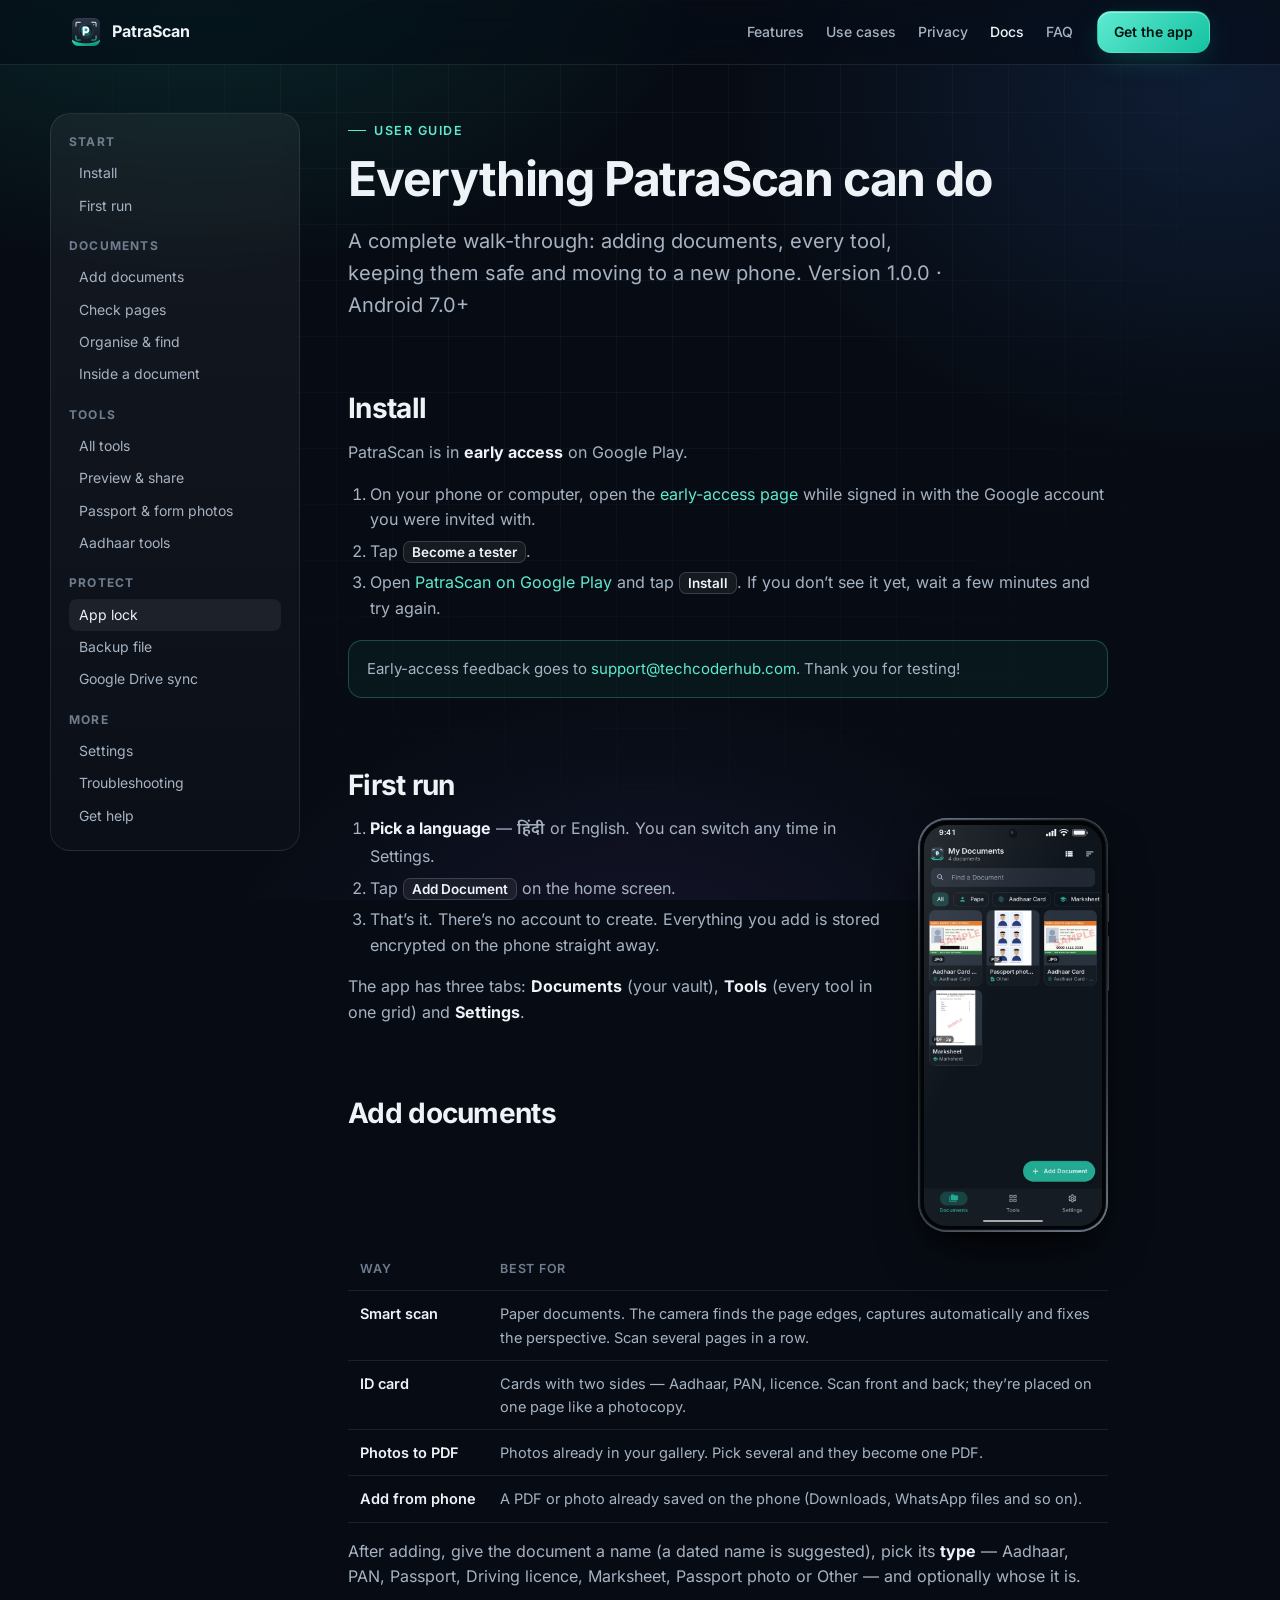
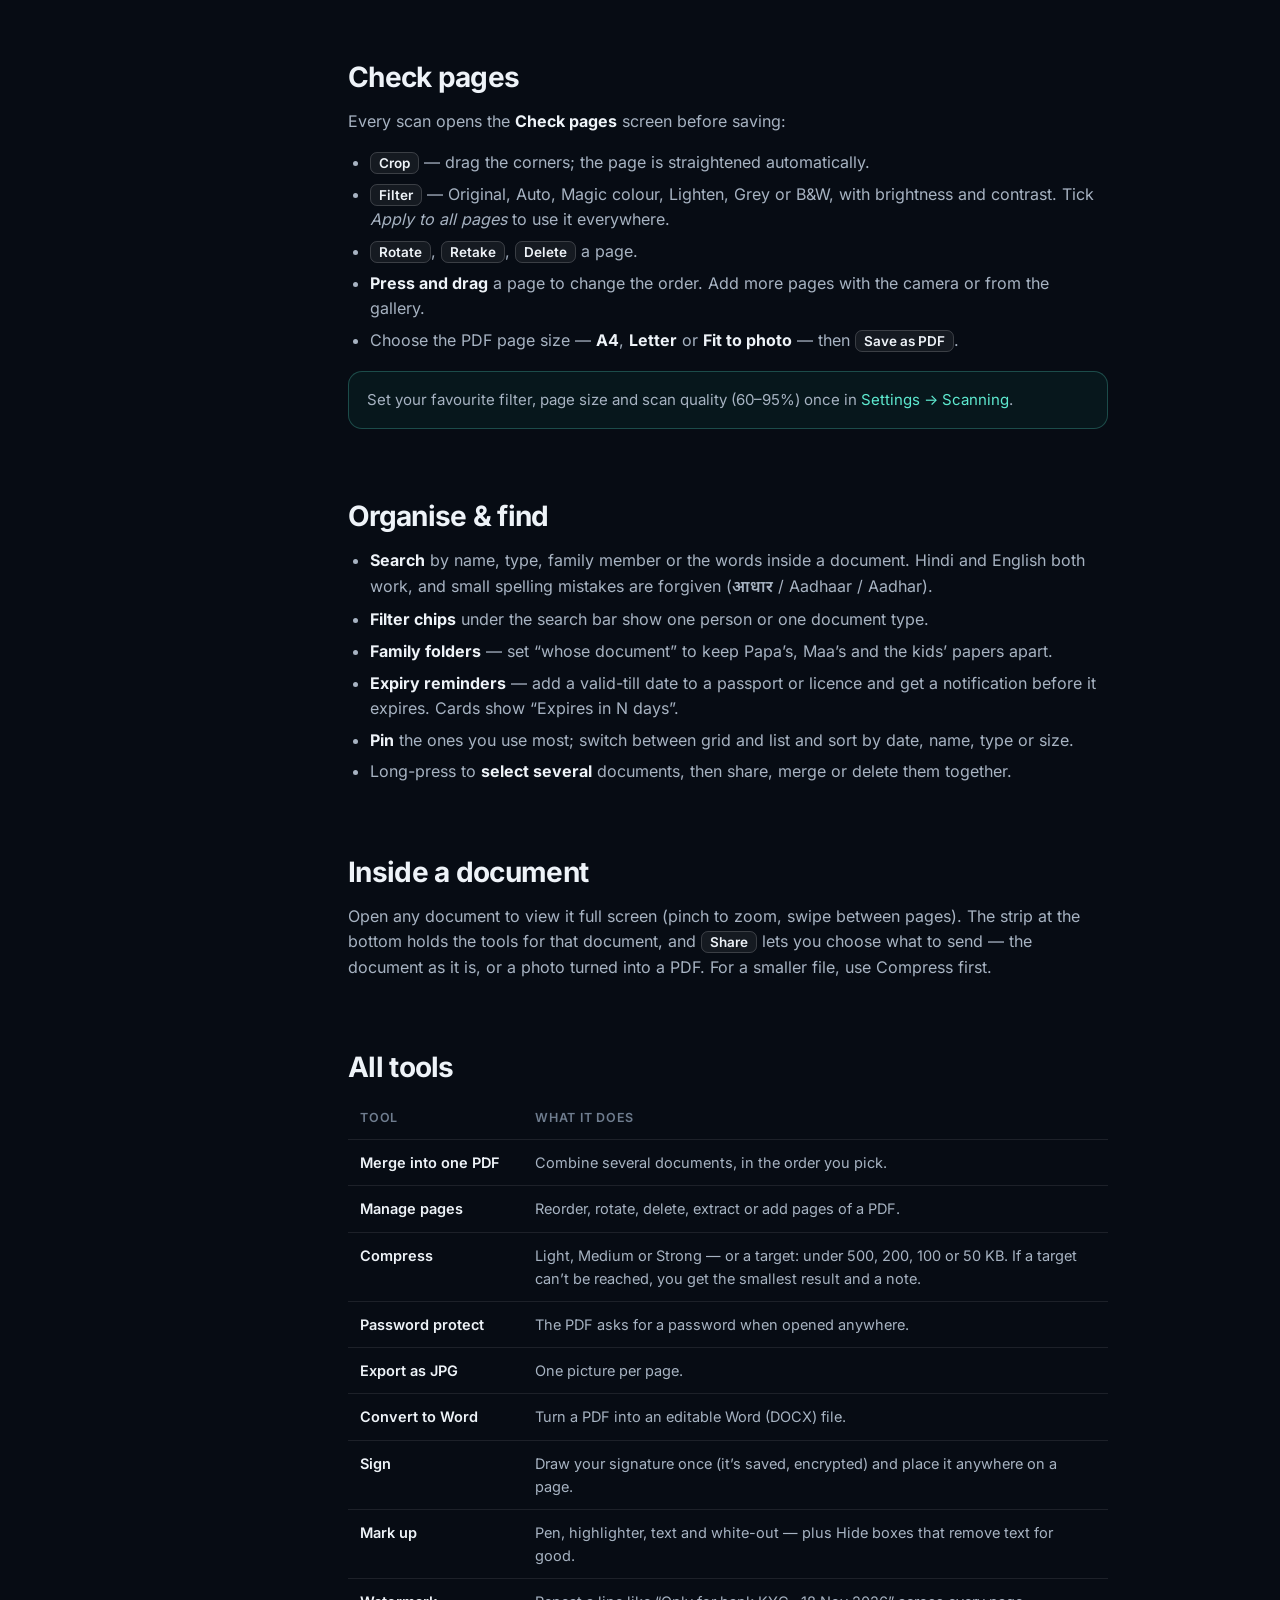
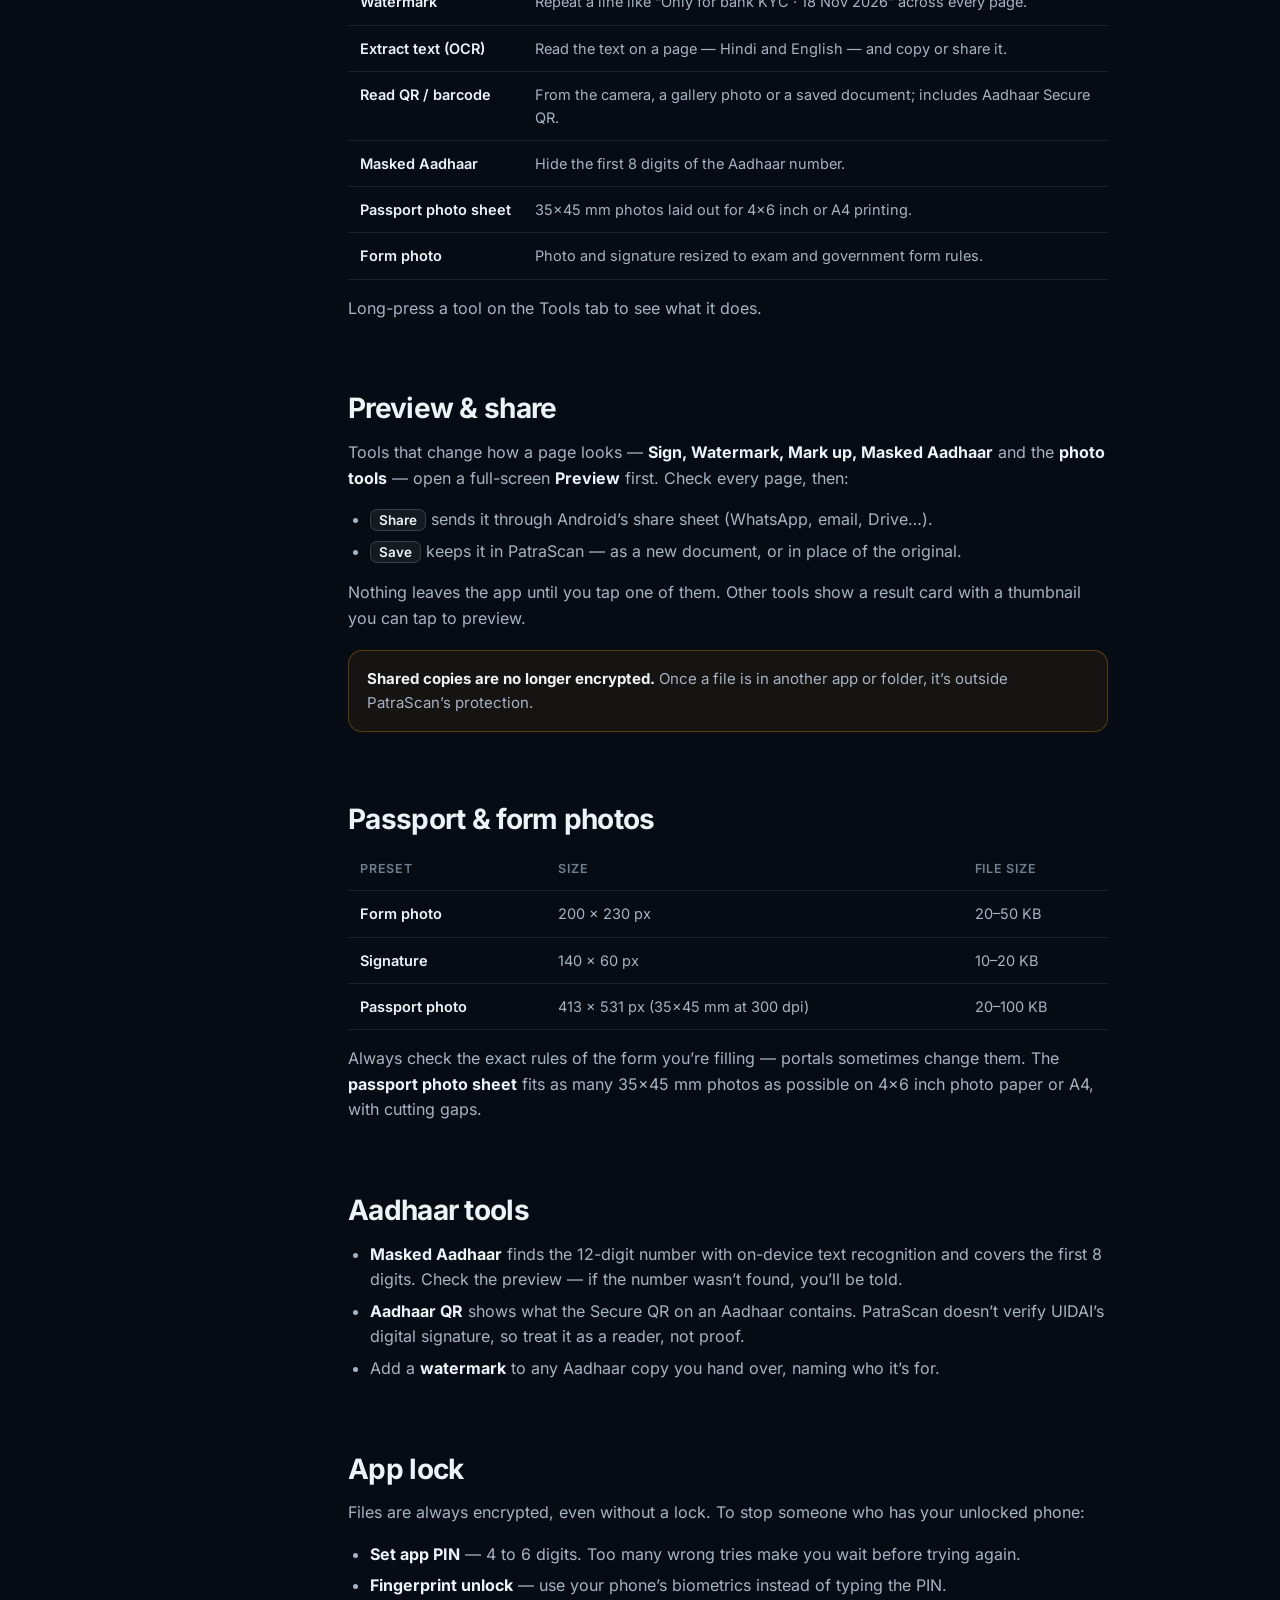
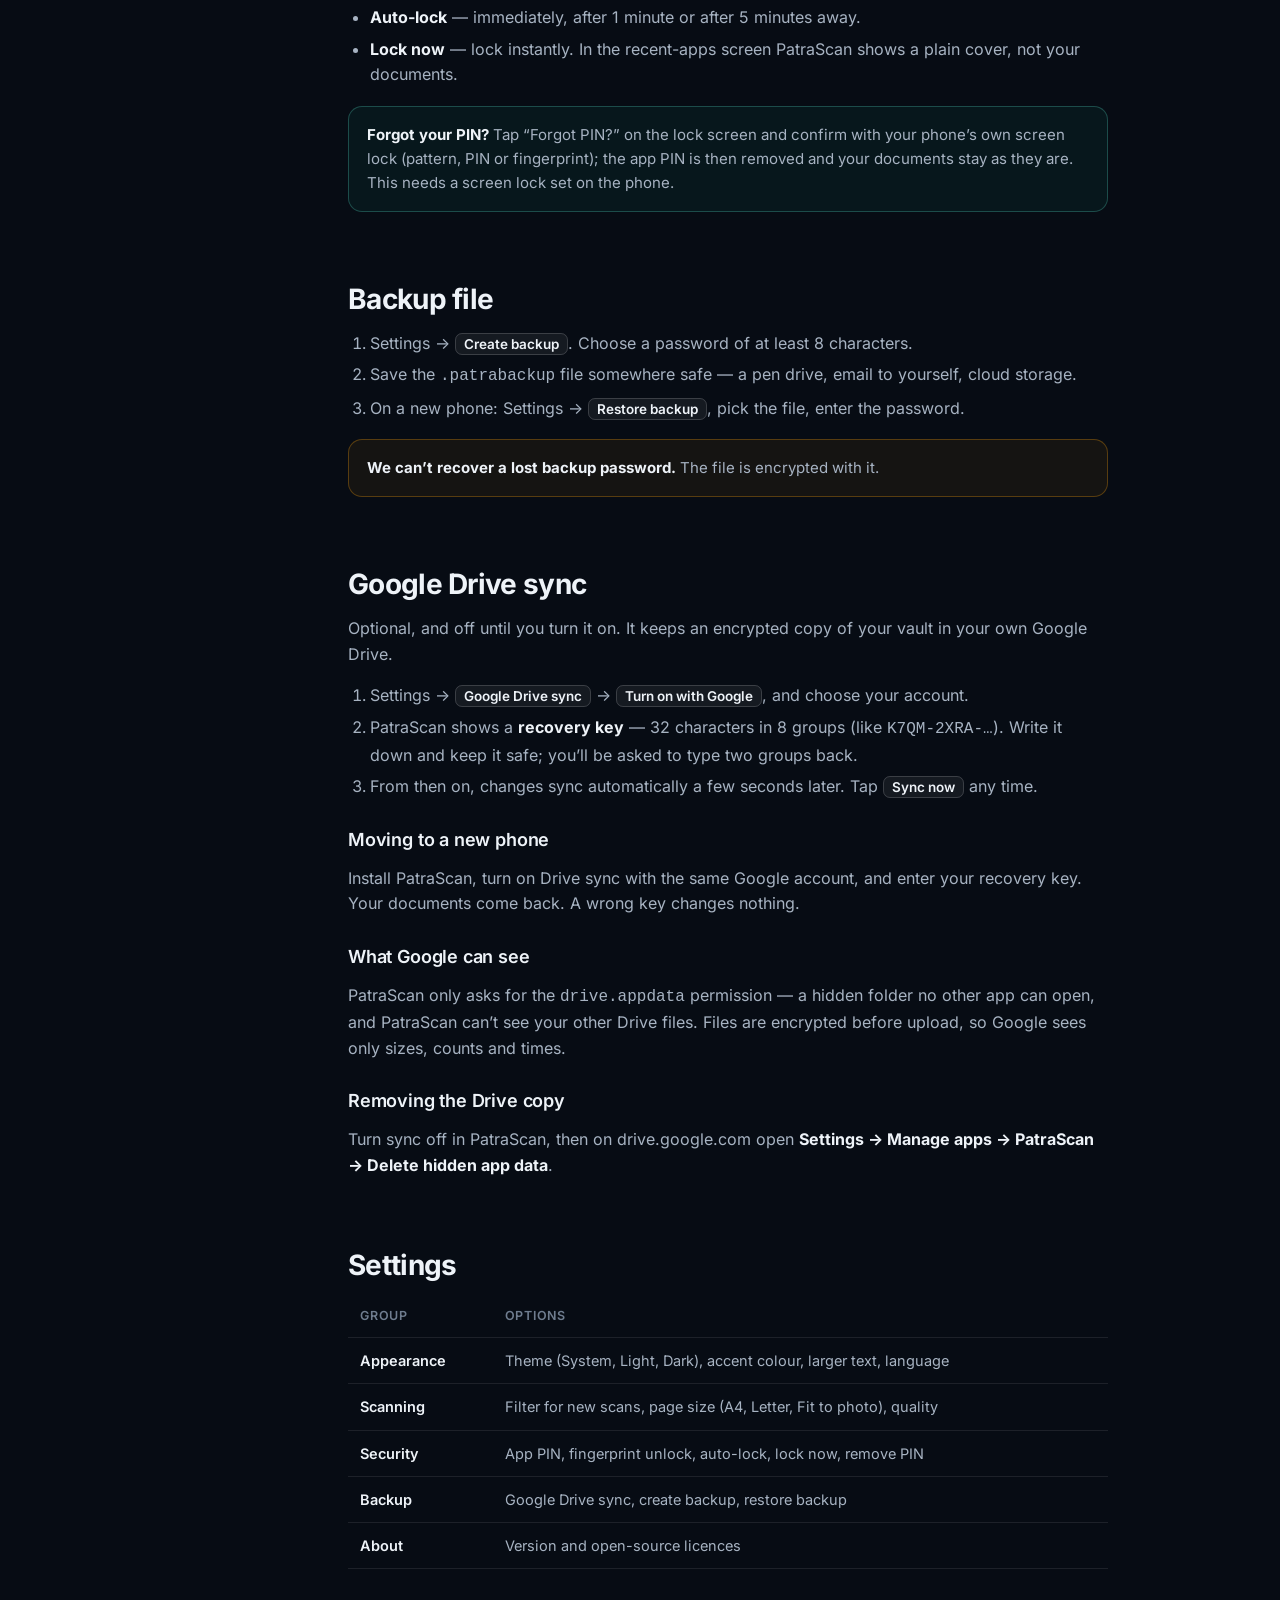
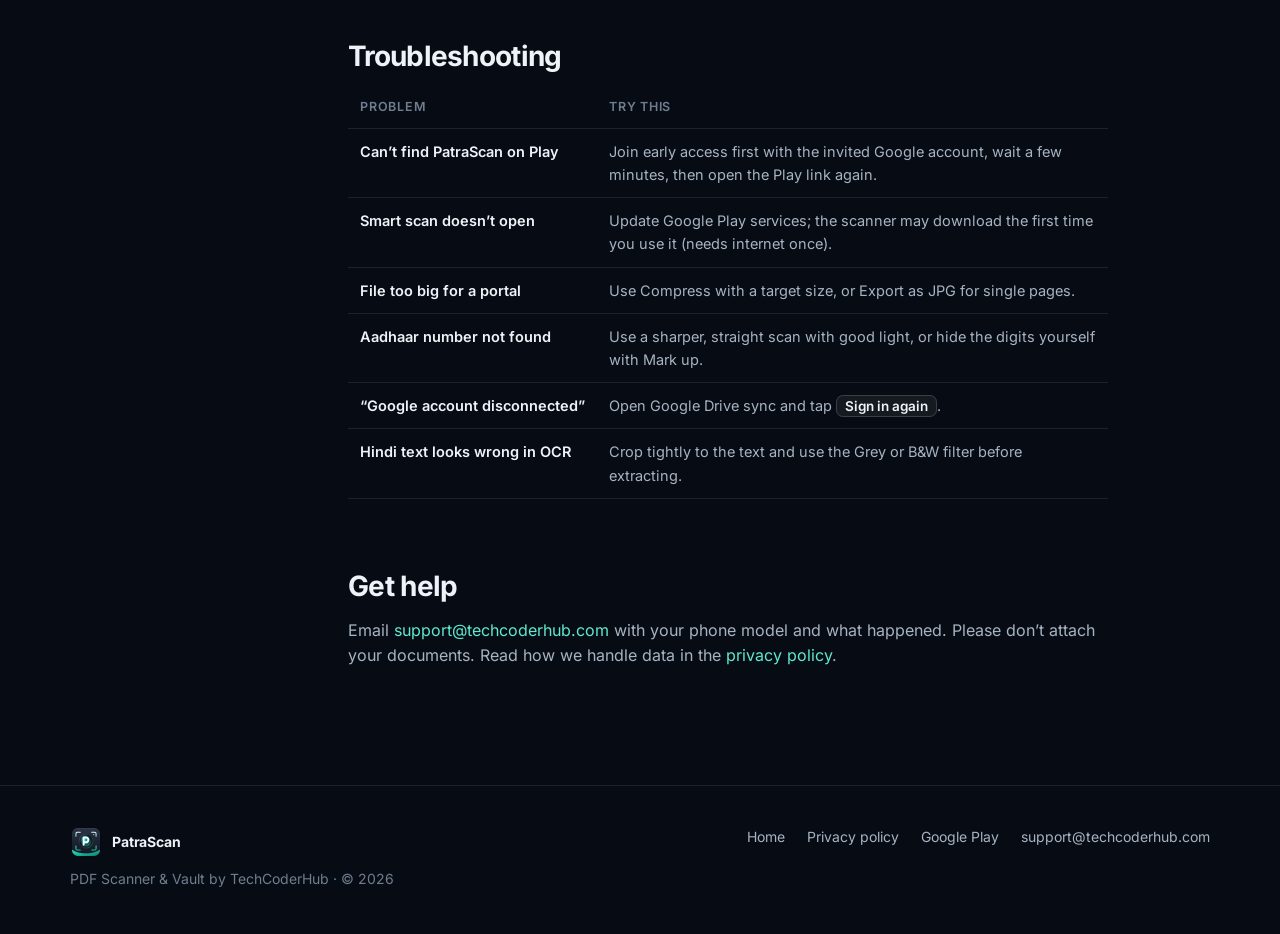
==== commit ac41d31a: "Realistic phone frames" ====
--- a/docs.html
+++ b/docs.html
@@ -9,7 +9,7 @@
 <link rel="icon" href="assets/favicon.png">
 <meta property="og:title" content="PatraScan User Guide">
 <meta property="og:image" content="https://adesh004.github.io/patrascan/assets/og.jpg">
-<link rel="stylesheet" href="assets/site.css?v=3">
+<link rel="stylesheet" href="assets/site.css?v=7">
 </head>
 <body>
 <div class="ambient" aria-hidden="true"></div>
@@ -68,7 +68,7 @@
     <div class="callout">Early-access feedback goes to <a href="mailto:support@techcoderhub.com">support@techcoderhub.com</a>. Thank you for testing!</div>
 
     <h2 id="first-run">First run</h2>
-    <img class="docs-hero-shot" src="assets/shots/1_home.webp" alt="PatraScan home screen" loading="lazy" width="540" height="1121">
+    <div class="docs-device"><div class="device" style="--w:190px"><span class="device-btn power" aria-hidden="true"></span><span class="device-btn volume" aria-hidden="true"></span><div class="device-rim"><div class="device-bezel"><div class="device-screen"><div class="device-status" aria-hidden="true"><span>9:41</span><span class="sb"><svg viewBox="0 0 17 12" aria-hidden="true"><rect x="0" y="8" width="3" height="4" rx=".8"/><rect x="4.6" y="5.4" width="3" height="6.6" rx=".8"/><rect x="9.2" y="2.8" width="3" height="9.2" rx=".8"/><rect x="13.8" y="0" width="3" height="12" rx=".8"/></svg><svg viewBox="0 0 16 12" aria-hidden="true"><path d="M8 11.8 5.5 9.2a3.6 3.6 0 0 1 5 0L8 11.8Zm-4.1-4.3a5.9 5.9 0 0 1 8.2 0l1.6-1.7a8.2 8.2 0 0 0-11.4 0l1.6 1.7ZM.6 4.1a10.6 10.6 0 0 1 14.8 0L16 3.4a11.6 11.6 0 0 0-16 0l.6.7Z"/></svg><svg viewBox="0 0 27 12" aria-hidden="true"><rect x=".6" y=".6" width="22.6" height="10.8" rx="3" fill="none" stroke="currentColor" stroke-width="1.2" opacity=".5"/><rect x="2.6" y="2.6" width="18.6" height="6.8" rx="1.6"/><rect x="24.2" y="4" width="2.2" height="4" rx="1" opacity=".5"/></svg></span></div><span class="device-punch" aria-hidden="true"></span><img src="assets/shots/1_home.webp" alt="PatraScan home screen" loading="lazy" width="540" height="1121"><div class="device-gesture" aria-hidden="true"></div></div></div></div></div></div>
     <ol>
       <li><strong>Pick a language</strong> — <span class="hi">हिंदी</span> or English. You can switch any time in Settings.</li>
       <li>Tap <span class="ui">Add Document</span> on the home screen.</li>
@@ -237,6 +237,6 @@
     </nav>
   </div>
 </footer>
-<script src="assets/site.js?v=3" defer></script>
+<script src="assets/site.js?v=7" defer></script>
 </body>
 </html>
--- a/assets/site.css
+++ b/assets/site.css
@@ -237,10 +237,10 @@
 .tile .tags { display: flex; flex-wrap: wrap; gap: 6px; margin-top: 16px; }
 .tile .tags span { font-size: 12px; padding: 4px 10px; border-radius: 999px; background: var(--panel-2); border: 1px solid var(--line); color: var(--text-2); }
 .span-2 { grid-column: span 2; } .span-3 { grid-column: span 3; } .span-4 { grid-column: span 4; }
-.tile.feature-big { display: grid; grid-template-columns: 1fr 190px; gap: 28px; align-items: center; }
-.tile.feature-big img { width: 100%; height: 300px; object-fit: cover; object-position: top; border-radius: 18px; border: 1px solid var(--line-2); box-shadow: 0 20px 40px -20px #000; }
+.tile.feature-big { display: grid; grid-template-columns: 1fr 220px; gap: 28px; align-items: center; }
+.tile.feature-big > img { width: 100%; height: 300px; object-fit: cover; object-position: top; border-radius: 18px; border: 1px solid var(--line-2); box-shadow: 0 20px 40px -20px #000; }
 @media (max-width: 960px) { .bento { grid-template-columns: repeat(2, 1fr); } .span-2, .span-3, .span-4 { grid-column: span 2; } .tile.span-2.half { grid-column: span 1; } }
-@media (max-width: 560px) { .bento { grid-template-columns: 1fr; } .span-2, .span-3, .span-4, .tile.span-2.half { grid-column: span 1; } .tile.feature-big { grid-template-columns: 1fr; } .tile.feature-big img { max-width: 220px; height: 260px; } }
+@media (max-width: 560px) { .bento { grid-template-columns: 1fr; } .span-2, .span-3, .span-4, .tile.span-2.half { grid-column: span 1; } .tile.feature-big { grid-template-columns: 1fr; } .tile.feature-big > img { max-width: 220px; height: 260px; } }
 
 /* Hues */
 .h-teal { --tint: rgba(20,194,161,.14); --ink: #5eead0; --glow: rgba(20,194,161,.18); }
@@ -255,7 +255,7 @@
 .gallery::-webkit-scrollbar { display: none; }
 .shot { flex: none; width: 250px; scroll-snap-align: center; text-align: center; }
 .shot .frame { border-radius: 30px; padding: 8px; background: linear-gradient(145deg, #253041, #0d131c); border: 1px solid var(--line-2); box-shadow: 0 30px 60px -30px #000; }
-.shot img { border-radius: 23px; aspect-ratio: 9/19; object-fit: cover; object-position: top; width: 100%; }
+.shot .frame img { border-radius: 23px; aspect-ratio: 9/19; object-fit: cover; object-position: top; width: 100%; }
 .shot h3 { font-size: 15px; margin-top: 16px; }
 .shot p { margin: 4px 0 0; font-size: 13.5px; color: var(--text-3); }
 .gallery-wrap { position: relative; }
@@ -270,7 +270,7 @@
 .cases { display: grid; grid-template-columns: repeat(3, 1fr); gap: 16px; }
 .case { padding: 26px; display: flex; flex-direction: column; }
 .case .who { display: flex; align-items: center; gap: 12px; margin-bottom: 14px; }
-.case .avatar { width: 44px; height: 44px; border-radius: 14px; display: grid; place-items: center; font-size: 22px; background: var(--tint); }
+.case .avatar { width: 44px; height: 44px; border-radius: 13px; display: grid; place-items: center; background: var(--tint); }
 .case ul { margin: 12px 0 0; padding: 0; list-style: none; display: grid; gap: 9px; }
 .case li { display: flex; gap: 10px; color: var(--text-2); font-size: 14.5px; }
 .case li::before { content: ""; flex: none; width: 16px; height: 16px; margin-top: 4px; border-radius: 50%; background: radial-gradient(circle, var(--ink) 30%, transparent 32%), var(--tint); }
@@ -364,3 +364,104 @@
   *, *::before, *::after { animation: none !important; transition: none !important; scroll-behavior: auto !important; }
   .reveal { opacity: 1; transform: none; }
 }
+
+/* Icons (Lucide, ISC licence — see assets/LICENSE-lucide.txt) */
+svg.i { width: 20px; height: 20px; flex: none; display: inline-block; vertical-align: middle; }
+.btn svg.i { width: 18px; height: 18px; }
+.trust svg.i { width: 17px; height: 17px; color: var(--teal-2); }
+.chip i { color: var(--ink); background: var(--tint); border: 1px solid rgba(255,255,255,.06); }
+.chip i svg.i { width: 17px; height: 17px; }
+.step .num { width: 48px; height: 48px; color: var(--teal-2); margin-bottom: 14px; }
+.step .num svg.i { width: 22px; height: 22px; }
+.step-n { display: block; font-size: 12px; font-weight: 600; letter-spacing: .1em; text-transform: uppercase; color: var(--text-3); margin-bottom: 6px; }
+.tile .ico, .case .avatar, .node-ico {
+  border: 1px solid rgba(255,255,255,.07);
+  box-shadow: inset 0 1px 0 rgba(255,255,255,.06), 0 8px 24px -12px var(--glow, rgba(20,194,161,.3));
+}
+.case .avatar { color: var(--ink); font-size: 0; }
+.case .avatar svg.i { width: 22px; height: 22px; }
+.node-ico { width: 36px; height: 36px; border-radius: 11px; display: inline-grid; place-items: center; background: var(--tint); color: var(--ink); }
+.node-ico svg.i { width: 19px; height: 19px; }
+.arrow svg.i { width: 26px; height: 26px; }
+.round svg.i { width: 19px; height: 19px; }
+.yes { display: inline-flex; align-items: center; gap: 8px; }
+.yes svg.tick { width: 16px; height: 16px; padding: 2px; border-radius: 50%; background: rgba(20,194,161,.16); stroke-width: 2.5; }
+
+/* ===== Realistic phone frame =====
+   Everything scales from --w (device width): 1em = --w / 300.
+   Metal rim → black bezel → screen with status bar, punch-hole camera,
+   app screenshot and gesture bar; side buttons on the right edge. */
+.device { --w: 300px; width: var(--w); font-size: calc(var(--w) / 300); position: relative; flex: none; }
+.device-rim {
+  position: relative; padding: 3.2em; border-radius: 46em;
+  background:
+    linear-gradient(145deg, #5b6575 0%, #2a313c 18%, #11151b 45%, #2c333e 72%, #6a7484 100%);
+  box-shadow:
+    0 40em 80em -24em rgba(0,0,0,.85),
+    0 18em 40em -18em rgba(0,0,0,.7),
+    inset 0 0 0 0.8em rgba(255,255,255,.14),
+    inset 0 1.4em 1.4em -1em rgba(255,255,255,.18);
+}
+.device-bezel { padding: 6.5em; border-radius: 43em; background: #030405; box-shadow: inset 0 0 0 0.6em #1a1f26; }
+.device-screen {
+  position: relative; display: flex; flex-direction: column; overflow: hidden;
+  border-radius: 36.5em; background: #0f141b; isolation: isolate;
+}
+.device-screen > img { width: 100%; height: auto; display: block; }
+/* glass reflection */
+.device-screen::after {
+  content: ""; position: absolute; inset: 0; z-index: 3; pointer-events: none;
+  background: linear-gradient(118deg, rgba(255,255,255,.10) 0%, rgba(255,255,255,.03) 28%, transparent 42%);
+}
+.device-status {
+  height: 27em; flex: none; display: flex; align-items: center; justify-content: space-between;
+  padding: 0 22em 0 24em; background: #0f141b; color: #f3f6f9;
+}
+.device-status > span { font: 600 11.5em/1 var(--font); letter-spacing: .01em; }
+.device-status .sb { display: flex; align-items: center; gap: .35em; }
+.device-status svg { height: 1em; width: auto; fill: currentColor; }
+.device-punch {
+  position: absolute; z-index: 2; top: 8.5em; left: 50%; width: 11em; height: 11em; margin-left: -5.5em; border-radius: 50%;
+  background: radial-gradient(circle at 35% 35%, #2d3a52 0 1.4em, #0a0d12 2.4em, #000 100%);
+  box-shadow: 0 0 0 1.2em #000, inset 0 0 0 .5em rgba(255,255,255,.05);
+}
+.device-gesture {
+  height: 17em; flex: none; display: grid; place-items: center; background: #161c24;
+}
+.device-gesture::before { content: ""; width: 96em; height: 4em; border-radius: 3em; background: rgba(255,255,255,.62); }
+.device-btn {
+  position: absolute; right: -1.6em; width: 2.6em; border-radius: 0 1.6em 1.6em 0;
+  background: linear-gradient(90deg, #1b2028, #6b7585 55%, #2a313b);
+  box-shadow: 0.4em 0 0.8em rgba(0,0,0,.5);
+}
+.device-btn.power { top: 118em; height: 46em; }
+.device-btn.volume { top: 186em; height: 86em; }
+/* optional live scan line (hero) */
+.device-scan { position: absolute; left: 0; right: 0; height: 90em; top: -90em; z-index: 2; pointer-events: none;
+  background: linear-gradient(180deg, transparent, rgba(20,194,161,.26) 80%, rgba(94,234,208,.9) 99%, transparent);
+  animation: devscan 4.2s cubic-bezier(.45,0,.55,1) infinite; }
+@keyframes devscan { 0% { top: -90em; } 55% { top: 100%; } 100% { top: 100%; } }
+
+/* Hero placement: tilted like a product shot */
+.stage .device { transform: rotateY(-14deg) rotateX(6deg) rotateZ(1deg); transition: transform .6s cubic-bezier(.2,.8,.2,1); }
+.stage:hover .device { transform: rotateY(-6deg) rotateX(3deg); }
+@media (max-width: 520px) {
+  .stage .device { --w: 240px; }
+  .chip.c2 { display: none; }
+  .chip { font-size: 12.5px; padding: 8px 12px; }
+  .chip.c1 { top: 4%; left: 0; } .chip.c3 { bottom: 6%; left: 0; }
+}
+
+/* Feature tile: phone peeking up from the bottom of the card */
+.tile.feature-big .peek { align-self: stretch; display: flex; justify-content: center; margin: -26px 0 -26px; padding-top: 26px; height: calc(100% + 52px); max-height: 380px; overflow: hidden;
+  -webkit-mask-image: linear-gradient(#000 70%, transparent); mask-image: linear-gradient(#000 70%, transparent); }
+@media (max-width: 560px) { .tile.feature-big .peek { margin: 0 0 -26px; max-height: 300px; } }
+
+/* Gallery */
+.shot .device { --w: 230px; margin: 0 auto; }
+.shot { width: 250px; }
+
+/* Docs */
+.docs-device { float: right; margin: 4px 0 16px 28px; }
+.docs-device .device { --w: 190px; }
+@media (max-width: 900px) { .docs-device { float: none; margin: 16px 0; } }
